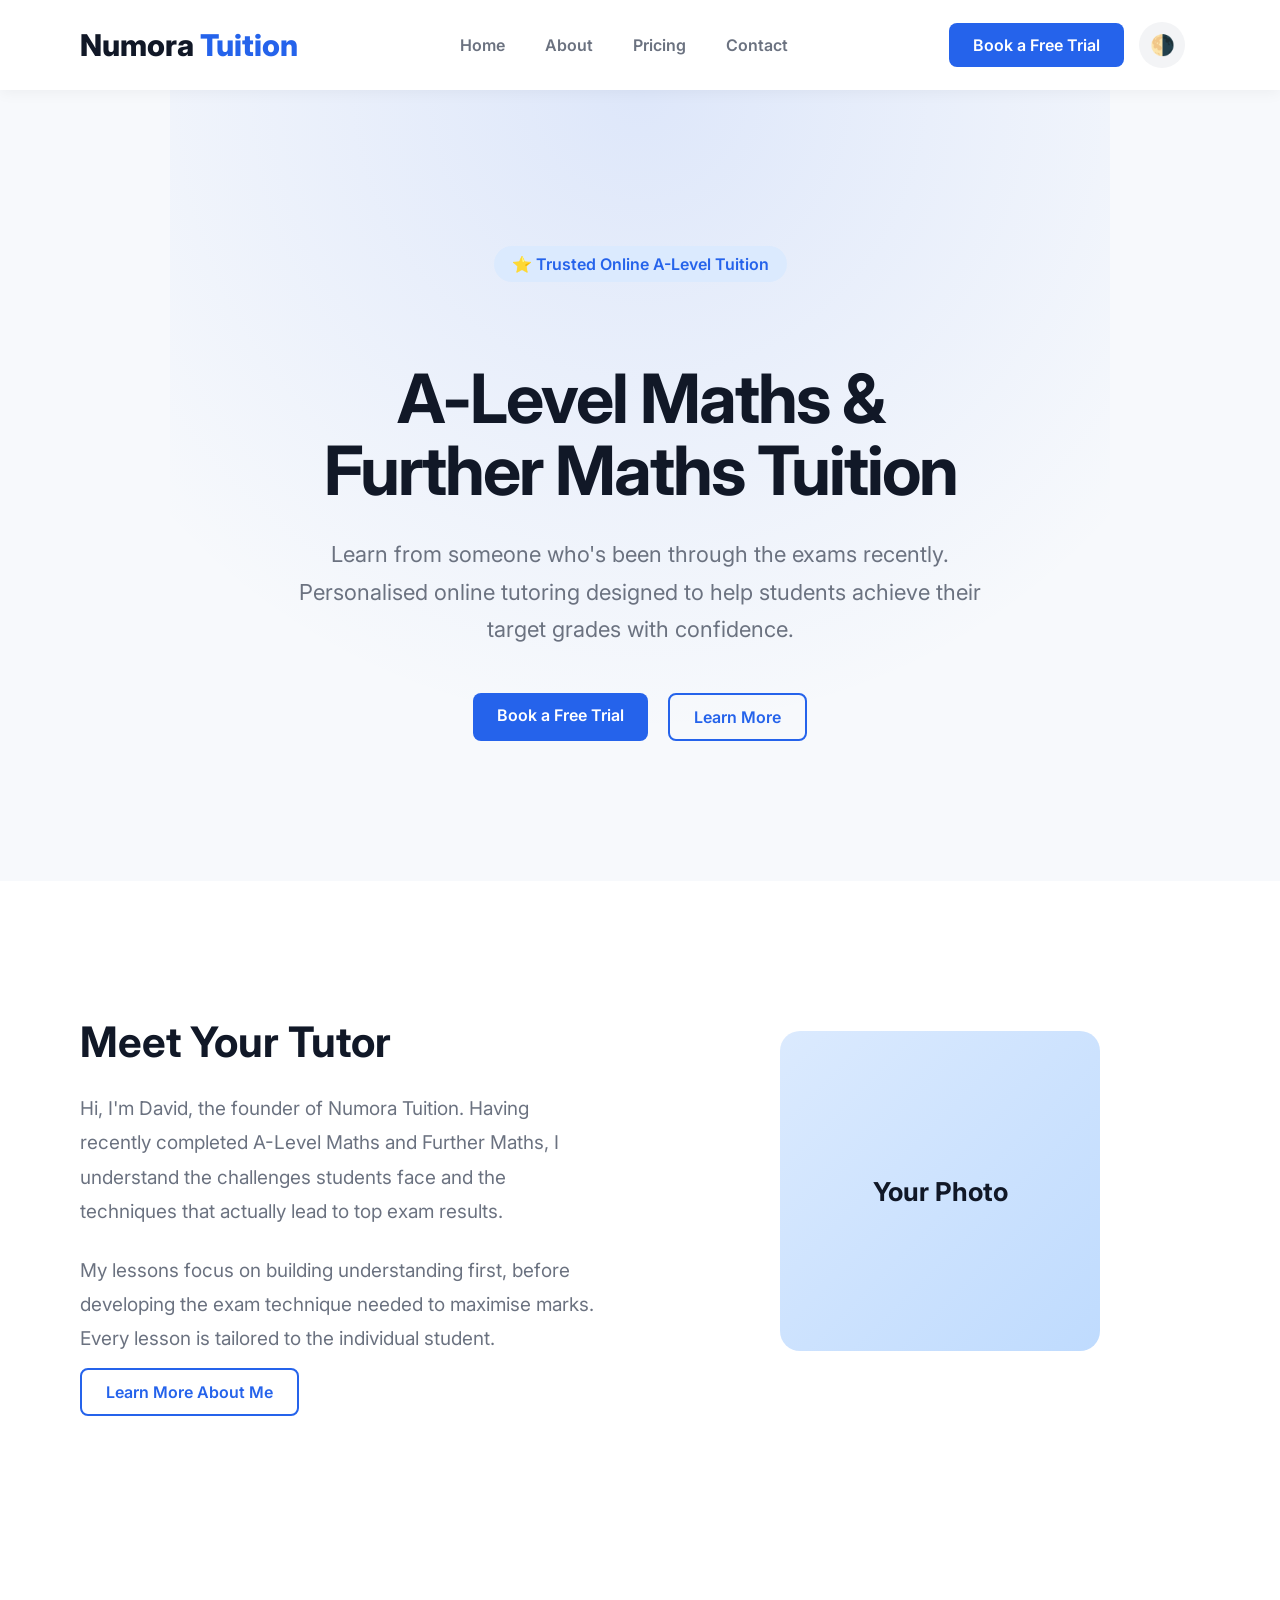
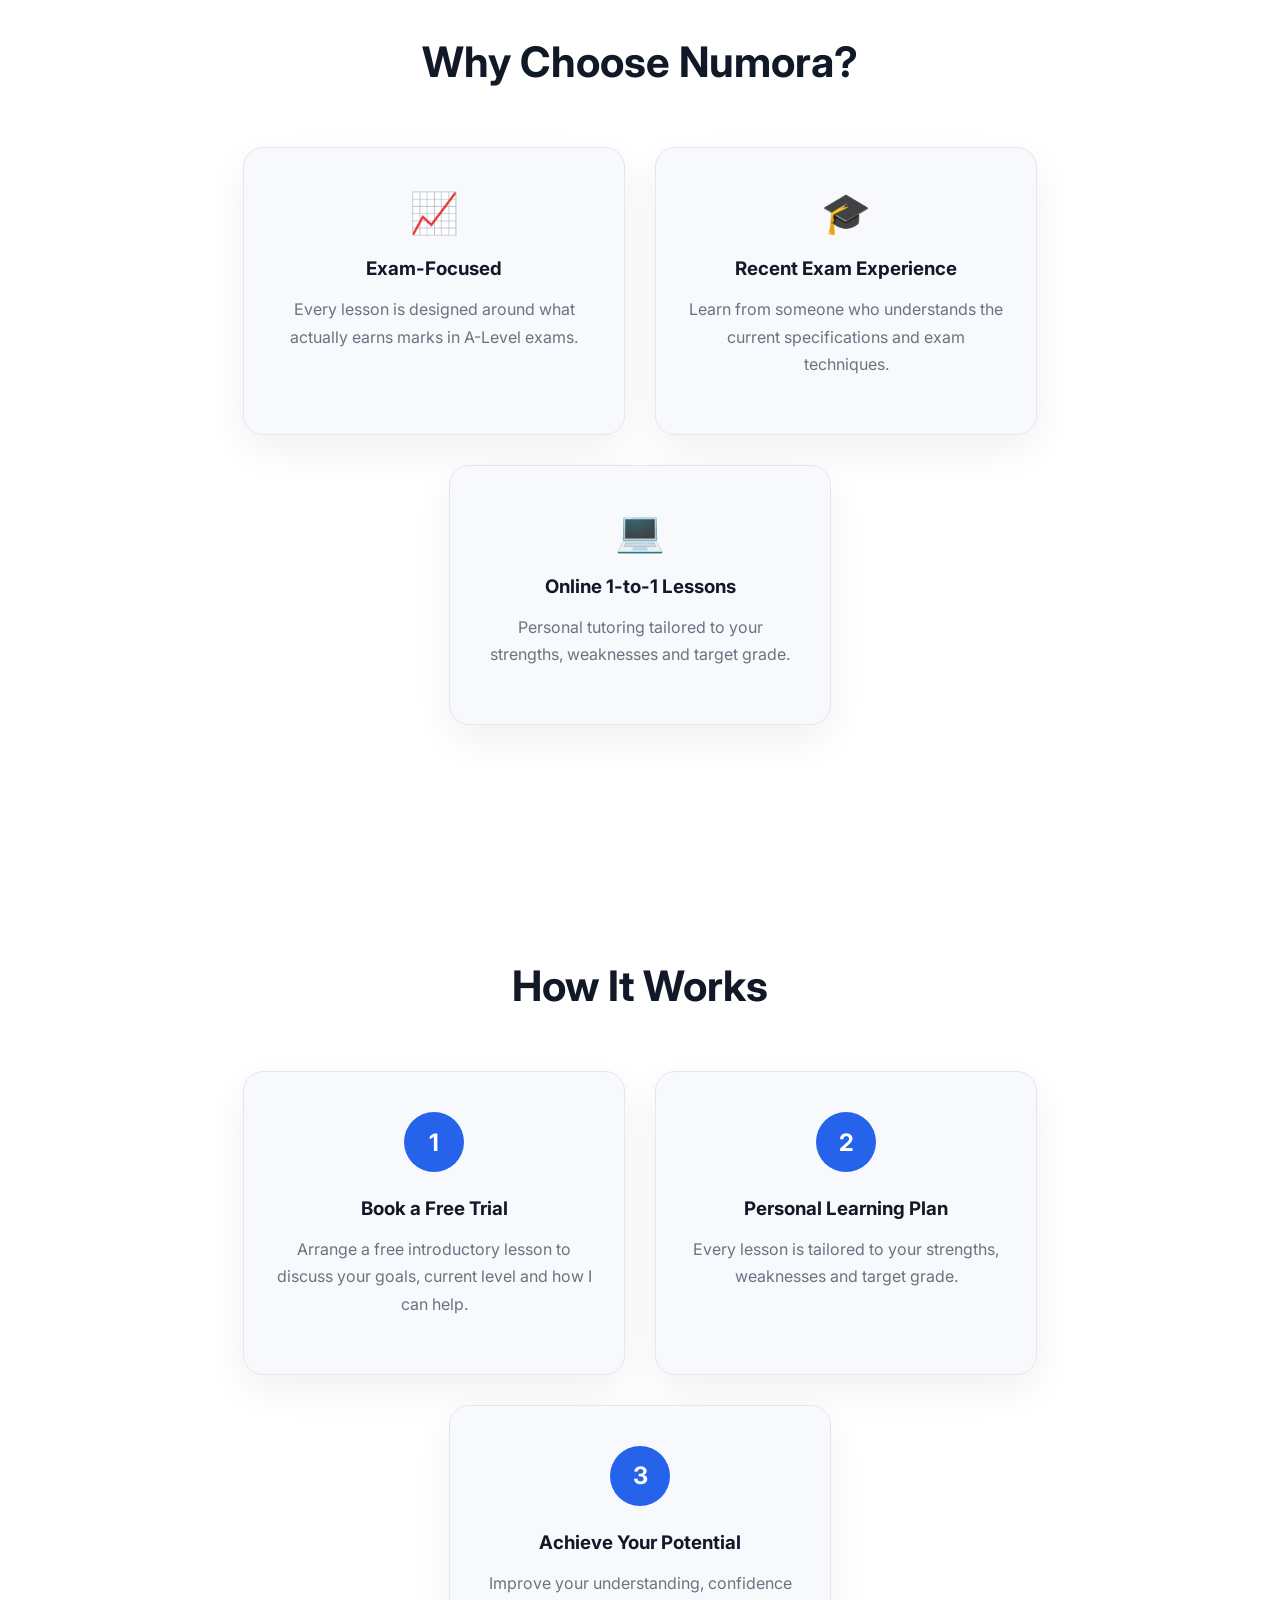
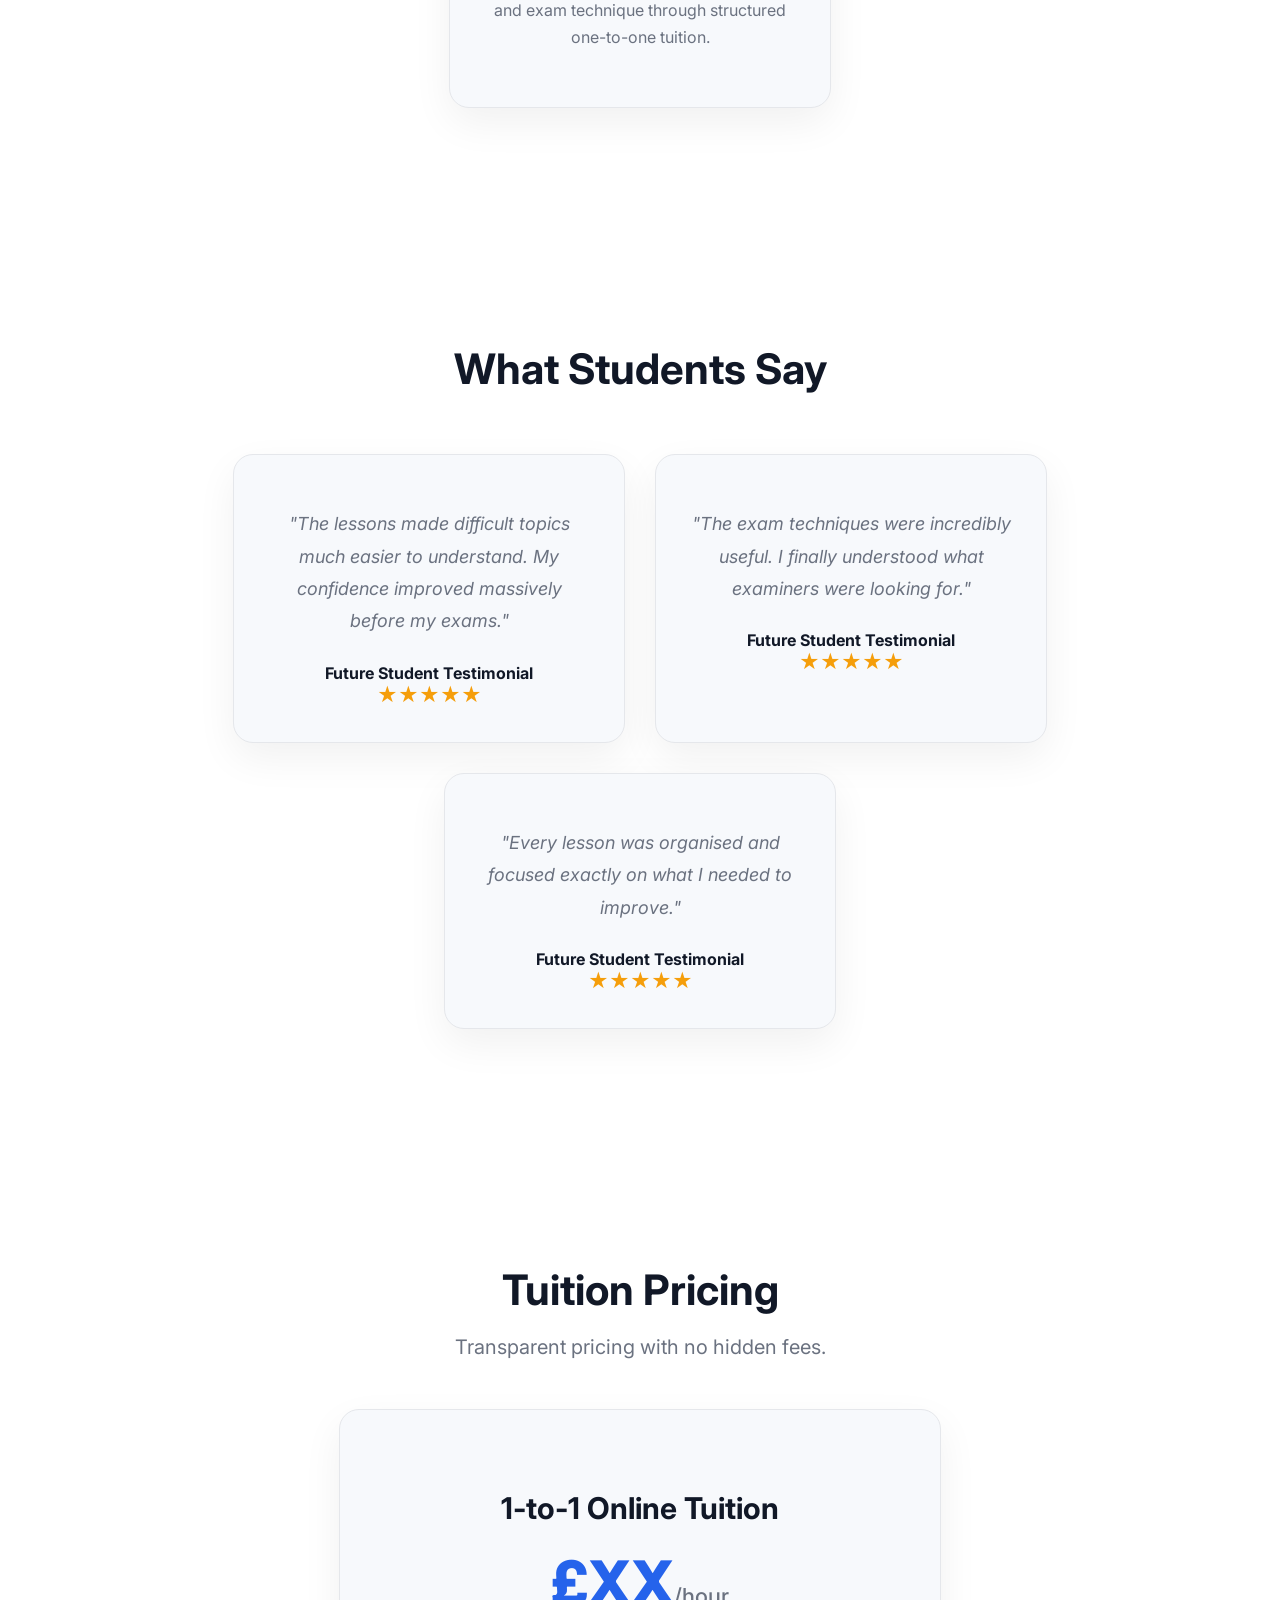
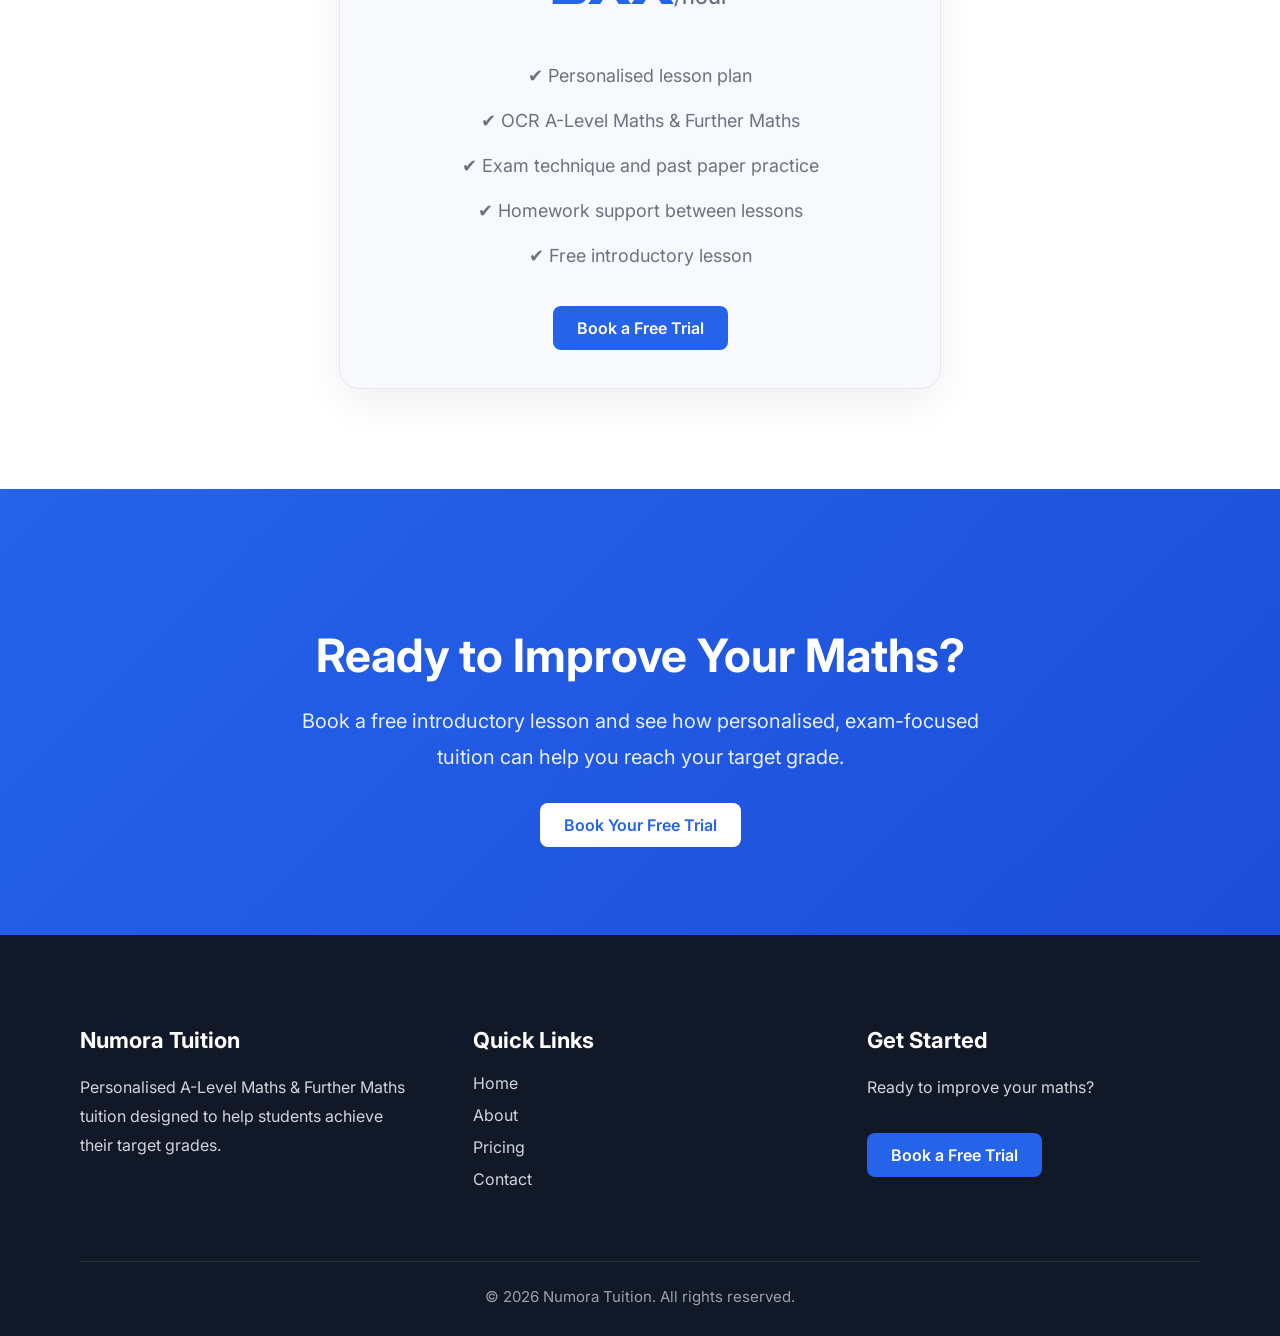
==== index.html @ 407e23b6 "Initial upload" ====
<!DOCTYPE html>
<html lang="en">

<head>
    <meta charset="UTF-8">
    <meta name="viewport" content="width=device-width, initial-scale=1.0">
    <link rel="preconnect" href="https://fonts.googleapis.com">
<link rel="preconnect" href="https://fonts.gstatic.com" crossorigin>

<link href="https://fonts.googleapis.com/css2?family=Inter:wght@300;400;500;600;700;800&display=swap" rel="stylesheet">
    <title>Numora Tuition | A-Level Maths & Further Maths Tutoring</title>


    <link rel="stylesheet" href="style.css">
</head>

<body>

    <nav>
    <div class="logo">
        Numora <span>Tuition</span>
    </div>

    <ul class="nav-links">
        <li><a href="#">Home</a></li>
<li><a href="about.html">About</a></li>
<li><a href="#pricing">Pricing</a></li>
<li><a href="contact.html">Contact</a></li>
    </ul>
<div class="nav-actions">

    <a href="#" class="book-btn">
        Book a Free Trial
    </a>

    <button id="theme-toggle" class="theme-toggle">
        🌗
    </button>

</div>
</nav>

    <section id="home" class="hero">

    <p class="hero-tag">
        ⭐ Trusted Online A-Level Tuition
    </p>

    <h1>
        A-Level Maths &<br>
        Further Maths Tuition
    </h1>

    <p class="hero-text">
        Learn from someone who's been through the exams recently.
        Personalised online tutoring designed to help students
        achieve their target grades with confidence.
    </p>

    <div class="hero-buttons">
        <a href="#" class="book-btn">Book a Free Trial</a>

        <a href="#" class="secondary-btn">
            Learn More
        </a>
    </div>

</section>
<section class="intro">

    <div class="intro-text">

        <h2>Meet Your Tutor</h2>

        <p>
            Hi, I'm David, the founder of Numora Tuition.
            Having recently completed A-Level Maths and Further Maths,
            I understand the challenges students face and the techniques
            that actually lead to top exam results.
        </p>

        <p>
            My lessons focus on building understanding first, before
            developing the exam technique needed to maximise marks.
            Every lesson is tailored to the individual student.
        </p>

        <a href="#" class="secondary-btn">
            Learn More About Me
        </a>

    </div>

    <div class="intro-image">

        <div class="placeholder-image">
            Your Photo
        </div>

    </div>

</section>
<section id="about" class="features">

    <h2>Why Choose Numora?</h2>

    <div class="feature-grid">

        <div class="feature-card">
            <div class="icon">📈</div>
            <h3>Exam-Focused</h3>
            <p>
                Every lesson is designed around what actually earns marks in A-Level exams.
            </p>
        </div>

        <div class="feature-card">
            <div class="icon">🎓</div>
            <h3>Recent Exam Experience</h3>
            <p>
                Learn from someone who understands the current specifications and exam techniques.
            </p>
        </div>

        <div class="feature-card">
            <div class="icon">💻</div>
            <h3>Online 1-to-1 Lessons</h3>
            <p>
                Personal tutoring tailored to your strengths, weaknesses and target grade.
            </p>
        </div>

    </div>

</section>
<section id="how-it-works" class="how-it-works">

    <h2>How It Works</h2>

    <div class="steps">

        <div class="step">
            <div class="step-number">1</div>

            <h3>Book a Free Trial</h3>

            <p>
                Arrange a free introductory lesson to discuss your goals,
                current level and how I can help.
            </p>
        </div>

        <div class="step">
            <div class="step-number">2</div>

            <h3>Personal Learning Plan</h3>

            <p>
                Every lesson is tailored to your strengths,
                weaknesses and target grade.
            </p>
        </div>

        <div class="step">
            <div class="step-number">3</div>

            <h3>Achieve Your Potential</h3>

            <p>
                Improve your understanding, confidence and exam
                technique through structured one-to-one tuition.
            </p>
        </div>

    </div>

</section>
<section id="testimonials" class="testimonials">

    <h2>What Students Say</h2>

    <div class="testimonial-grid">

        <div class="testimonial-card">
            <p class="quote">
                "The lessons made difficult topics much easier to understand.
                My confidence improved massively before my exams."
            </p>

            <h4>Future Student Testimonial</h4>
            <span>★★★★★</span>
        </div>

        <div class="testimonial-card">
            <p class="quote">
                "The exam techniques were incredibly useful.
                I finally understood what examiners were looking for."
            </p>

            <h4>Future Student Testimonial</h4>
            <span>★★★★★</span>
        </div>

        <div class="testimonial-card">
            <p class="quote">
                "Every lesson was organised and focused exactly on what I needed to improve."
            </p>

            <h4>Future Student Testimonial</h4>
            <span>★★★★★</span>
        </div>

    </div>

</section>
<section id="pricing" class="pricing">

    <h2>Tuition Pricing</h2>

    <p class="pricing-subtitle">
        Transparent pricing with no hidden fees.
    </p>

    <div class="pricing-card">

        <h3>1-to-1 Online Tuition</h3>

        <div class="price">
            £XX<span>/hour</span>
        </div>

        <ul class="pricing-list">
            <li>✔ Personalised lesson plan</li>
            <li>✔ OCR A-Level Maths & Further Maths</li>
            <li>✔ Exam technique and past paper practice</li>
            <li>✔ Homework support between lessons</li>
            <li>✔ Free introductory lesson</li>
        </ul>

        <a href="#" class="book-btn">
            Book a Free Trial
        </a>

    </div>

</section>
<section id="contact" class="cta">

    <h2>Ready to Improve Your Maths?</h2>

    <p>
        Book a free introductory lesson and see how personalised,
        exam-focused tuition can help you reach your target grade.
    </p>

    <a href="#" class="book-btn">Book Your Free Trial</a>

</section>
<footer>

    <div class="footer-content">

        <div class="footer-column">

            <h3>Numora Tuition</h3>

            <p>
                Personalised A-Level Maths & Further Maths tuition
                designed to help students achieve their target grades.
            </p>

        </div>

        <div class="footer-column">

            <h3>Quick Links</h3>

            <a href="#">Home</a>
<a href="about.html">About</a>
<a href="#pricing">Pricing</a>
<a href="contact.html">Contact</a>
        </div>

        <div class="footer-column">

            <h3>Get Started</h3>

            <p>
                Ready to improve your maths?
            </p>

            <a href="#" class="footer-button">
                Book a Free Trial
            </a>

        </div>

    </div>

    <div class="copyright">
        © 2026 Numora Tuition. All rights reserved.
    </div>

</footer>
<script src="script.js"></script>
</body>

</html>
---- style.css ----
html {
    scroll-behavior: smooth;
}

:root {
    --bg: #f7f9fc;
    --card: white;
    --text: #111827;
    --secondary-text: #6B7280;
    --border: #E5E7EB;
}

body {
    margin: 0;
    font-family: 'Inter', sans-serif;
    background: var(--bg);
    color: var(--text);
}
body.dark {

    --bg: #111827;
    --card: #1F2937;
    --text: #F9FAFB;
    --secondary-text: #D1D5DB;
    --border: #374151;
    body.dark .about-story {
    background: var(--bg);
    
    }

}
body.dark .about-story {
    background: var(--bg);
}

body.dark .about-features {
    background: var(--bg);
}

body.dark .about-text h2,
body.dark .about-features h2 {
    color: var(--text);
}

body.dark .about-text p {
    color: var(--secondary-text);
}
body.dark .hero::before {
    background: none;
}

nav {
    display: flex;
    justify-content: space-between;
    align-items: center;
    padding: 22px 80px;
    background: var(--card);
    box-shadow: 0 2px 15px rgba(0,0,0,0.05);
    position: sticky;
    top: 0;
    z-index: 1000;
}

.logo {
    font-size: 30px;
    font-weight: 800;
    color: var(--text);
}

.logo span {
    color: #2563EB;
}

.nav-links {
    display: flex;
    list-style: none;
    gap: 40px;
    margin: 0;
    padding: 0;
}

.nav-links a {
    text-decoration: none;
    color: var(--secondary-text);
    font-weight: 600;
    padding-bottom: 6px;
    border-bottom: 2px solid transparent;
    transition: all 0.3s ease;
}

.nav-links a:hover {
    color: #2563EB;
    border-bottom-color: #2563EB;
}

.book-btn {
    background: #2563EB;
    color: white;
    padding: 12px 24px;
    border-radius: 8px;
    text-decoration: none;
    font-weight: 600;
    transition: background 0.3s;
}

.book-btn:hover {
    background: #1D4ED8;
}
.theme-toggle {
    width: 46px;
    height: 46px;
    margin-right: 15px;

    border: none;
    border-radius: 50%;

    background: #F3F4F6;
    cursor: pointer;

    font-size: 20px;

    transition: all 0.3s ease;
}

.theme-toggle:hover {
    background: #DBEAFE;
    transform: rotate(15deg);
}

.hero {
    text-align: center;
    padding: 140px 20px;
    max-width: 900px;
    margin: auto;
    position: relative;
}

.hero::before {
    content: "";
    position: absolute;
    inset: 0;
    background: radial-gradient(circle at top, rgba(37,99,235,0.12), transparent 70%);
    z-index: -1;
}

.hero-tag {
    display: inline-block;
    background: #DBEAFE;
    color: #2563EB;
    padding: 8px 18px;
    border-radius: 30px;
    font-weight: 600;
    margin-bottom: 25px;
}

.hero h1 {
    font-size: 68px;
    line-height: 1.05;
    color: var(--text);
    margin-bottom: 30px;
    letter-spacing: -2px;
}

.hero-text {
    font-size: 22px;
    color: var(--secondary-text);
    line-height: 1.7;
    max-width: 700px;
    margin: auto;
}

.hero-buttons {
    margin-top: 45px;
    display: flex;
    justify-content: center;
    gap: 20px;
}

.secondary-btn {
    border: 2px solid #2563EB;
    color: #2563EB;
    padding: 12px 24px;
    border-radius: 8px;
    text-decoration: none;
    font-weight: 600;
}

.secondary-btn:hover {
    background: #2563EB;
    color: white;
}

.features {
    padding: 100px 80px;
    background: var(--card);
    text-align: center;
}

.features h2 {
    font-size: 42px;
    margin-bottom: 60px;
    color: var(--text);
}

.feature-grid {
    display: flex;
    gap: 30px;
    justify-content: center;
    flex-wrap: wrap;
}

.feature-card {
    background: var(--bg);
    border-radius: 20px;
    padding: 40px 30px;
    width: 320px;
    box-shadow: 0 15px 40px rgba(0,0,0,0.06);
    transition: all 0.3s ease;
    border: 1px solid #E5E7EB;
}

.feature-card:hover {
    transform: translateY(-10px);
    box-shadow: 0 20px 50px rgba(37,99,235,0.12);
}

.icon {
    font-size: 40px;
    margin-bottom: 20px;
}

.feature-card h3 {
    margin-bottom: 15px;
    color: var(--text);
}

.feature-card p {
    color: var(--secondary-text);
    line-height: 1.7;
}
/* ==========================
   HOW IT WORKS
========================== */

.how-it-works {
    background: var(--card);
    padding: 100px 80px;
    text-align: center;
}

.how-it-works h2 {
    font-size: 42px;
    color: var(--text);
    margin-bottom: 60px;
}

.steps {
    display: flex;
    justify-content: center;
    gap: 30px;
    flex-wrap: wrap;
}

.step {
    width: 320px;
    background: var(--bg);
    padding: 40px 30px;
    border-radius: 20px;
    box-shadow: 0 15px 40px rgba(0,0,0,0.06);
    transition: all 0.3s ease;
    border: 1px solid var(--border);
}

.step:hover {
    transform: translateY(-10px);
    box-shadow: 0 20px 50px rgba(37,99,235,0.12);
}

.step-number {
    width: 60px;
    height: 60px;
    margin: auto;
    margin-bottom: 25px;

    background: #2563EB;
    color: white;

    border-radius: 50%;

    display: flex;
    justify-content: center;
    align-items: center;

    font-size: 24px;
    font-weight: 700;
}

.step h3 {
    color: var(--text);
    margin-bottom: 15px;
}

.step p {
    color: var(--secondary-text);
    line-height: 1.7;
}
/* ==========================
   TESTIMONIALS
========================== */

.testimonials {
    background: var(--card);
    padding: 100px 80px;
    text-align: center;
}

.testimonials h2 {
    font-size: 42px;
    color: var(--text);
    margin-bottom: 60px;
}

.testimonial-grid {
    display: flex;
    justify-content: center;
    gap: 30px;
    flex-wrap: wrap;
}

.testimonial-card {
    width: 320px;
    background: var(--bg);
    padding: 35px;
    border-radius: 20px;
    box-shadow: 0 15px 40px rgba(0,0,0,0.06);
    transition: all 0.3s ease;
    border: 1px solid #E5E7EB;
}

.testimonial-card:hover {
    transform: translateY(-10px);
    box-shadow: 0 20px 50px rgba(37,99,235,0.12);
}

.quote {
    font-size: 18px;
    line-height: 1.8;
    color: var(--secondary-text);
    font-style: italic;
    margin-bottom: 25px;
}

.testimonial-card h4 {
    margin: 0;
    color: var(--text);
}

.testimonial-card span {
    color: #F59E0B;
    font-size: 20px;
}
/* ==========================
   CALL TO ACTION
========================== */

.cta {
    background: linear-gradient(135deg, #2563EB, #1D4ED8);
    color: white;
    text-align: center;
    padding: 100px 20px;
}

.cta h2 {
    font-size: 46px;
    margin-bottom: 20px;
}

.cta p {
    max-width: 700px;
    margin: auto;
    margin-bottom: 40px;
    font-size: 20px;
    line-height: 1.8;
    color: rgba(255,255,255,0.9);
}

.cta .book-btn {
    background: white;
    color: #2563EB;
}

.cta .book-btn:hover {
    background: #F3F4F6;
}
/* ==========================
   FOOTER
========================== */

footer {
    background: #111827;
    color: white;
    padding: 70px 80px 30px;
}

.footer-content {
    display: flex;
    justify-content: space-between;
    gap: 60px;
    flex-wrap: wrap;
}

.footer-column {
    flex: 1;
    min-width: 220px;
}

.footer-column h3 {
    margin-bottom: 20px;
    font-size: 22px;
}

.footer-column p {
    color: #D1D5DB;
    line-height: 1.8;
}

.footer-column a {
    display: block;
    color: #D1D5DB;
    text-decoration: none;
    margin-bottom: 12px;
    transition: color 0.3s ease;
}

.footer-column a:hover {
    color: white;
}

.footer-button {
    display: inline-block !important;
    margin-top: 15px;
    padding: 12px 24px;
    background: #2563EB;
    color: white !important;
    border-radius: 8px;
    text-decoration: none;
    font-weight: 600;
}

.footer-button:hover {
    background: #1D4ED8;
}

.copyright {
    text-align: center;
    margin-top: 60px;
    padding-top: 25px;
    border-top: 1px solid rgba(255,255,255,0.1);
    color: #9CA3AF;
    font-size: 15px;
}
/* ==========================
   INTRO
========================== */

.intro {
    display: flex;
    justify-content: space-between;
    align-items: center;
    gap: 80px;
    padding: 100px 80px;
    background: var(--card);
    flex-wrap: wrap;
}

.intro-text {
    flex: 1;
    min-width: 320px;
}

.intro-text h2 {
    font-size: 42px;
    color: var(--text);
    margin-bottom: 25px;
}

.intro-text p {
    font-size: 19px;
    line-height: 1.8;
    color: var(--secondary-text);
    margin-bottom: 25px;
}

.intro-image {
    flex: 1;
    display: flex;
    justify-content: center;
}

.placeholder-image {
    width: 320px;
    height: 320px;
    border-radius: 20px;
    background: linear-gradient(135deg, #DBEAFE, #BFDBFE);
    display: flex;
    justify-content: center;
    align-items: center;
    color: #111827;
    font-size: 26px;
    font-weight: 700;
}
/* ==========================
   PRICING
========================== */

.pricing {
    padding: 100px 20px;
    background: var(--card);
    text-align: center;
}

.pricing h2 {
    font-size: 42px;
    color: var(--text);
    margin-bottom: 15px;
}

.pricing-subtitle {
    color: var(--secondary-text);
    font-size: 20px;
    margin-bottom: 50px;
}

.pricing-card {
    max-width: 500px;
    margin: auto;
    background: var(--bg);
    border-radius: 20px;
    padding: 50px;
    border: 1px solid #E5E7EB;
    box-shadow: 0 15px 40px rgba(0,0,0,0.06);
}

.pricing-card h3 {
    font-size: 30px;
    color: var(--text);
    margin-bottom: 20px;
}

.price {
    font-size: 60px;
    font-weight: 800;
    color: #2563EB;
    margin-bottom: 35px;
}

.price span {
    font-size: 22px;
    color: var(--secondary-text);
    font-weight: 500;
}

.pricing-list {
    list-style: none;
    padding: 0;
    margin: 0 0 40px;
}

.pricing-list li {
    padding: 12px 0;
    color: var(--secondary-text);
    font-size: 18px;
}
/* ==========================
   ABOUT PAGE
========================== */

.about-hero {
    background: linear-gradient(135deg, #2563EB, #1D4ED8);
    color: white;
    text-align: center;
    padding: 120px 20px 90px;
}

.about-content {
    max-width: 700px;
    margin: 0 auto;
}

.about-hero h1 {
    font-size: 56px;
    margin-bottom: 25px;
    color: white;
}

.about-subtitle {
    font-size: 22px;
    line-height: 1.8;
    color: rgba(255,255,255,0.9);
}

.about-story {
    background: var(--card);
    padding: 90px 20px;
}

.about-text {
    max-width: 700px;
    margin: 0 auto;
    text-align: center;
}

.about-text h2 {
    font-size: 42px;
    color: var(--text);
    margin-bottom: 30px;
}

.about-text p {
    font-size: 19px;
    line-height: 1.9;
    color: var(--secondary-text);
    margin-bottom: 28px;
}
.about-features {
    background: #F8FAFC;
    padding: 100px 20px;
    text-align: center;
}

.about-features h2 {
    font-size: 42px;
    color: #111827;
    margin-bottom: 60px;
}
/* ==========================
   RESPONSIVE DESIGN
========================== */



.about-content {
    max-width: 700px;
    margin: 0 auto;
}

.about-hero h1 {
    font-size: 56px;
    margin-bottom: 25px;
}

.about-subtitle {
    font-size: 22px;
    line-height: 1.8;
    color: rgba(255,255,255,0.9);
}

.about-story {
    background: var(--card);
    padding: 90px 20px;
}

.about-text {
    max-width: 700px;
    margin: 0 auto;
    text-align: center;
}

.about-text h2 {
    font-size: 42px;
    color: var(--text);
    margin-bottom: 30px;
}

.about-text p {
    font-size: 19px;
    line-height: 1.9;
    color: var(--secondary-text);
    margin-bottom: 28px;
}

@media (max-width: 900px) {

    nav {
    padding: 18px 25px;
    flex-wrap: wrap;
    gap: 18px;
}

    .nav-links {
    width: 100%;
    justify-content: center;
    flex-wrap: wrap;
    gap: 18px;
}

    .hero {
        padding: 100px 20px;
    }

    .hero h1 {
        font-size: 48px;
    }

    .hero-text {
        font-size: 20px;
    }
.book-btn,
.secondary-btn {
    display: inline-block;
    width: 100%;
    max-width: 320px;
    text-align: center;
}
.hero-buttons {
    flex-direction: column;
    align-items: center;
}
    .features,
    .how-it-works,
    .testimonials,
    footer {
        padding-left: 30px;
        padding-right: 30px;
    }
    .feature-grid,
    .steps,
    .testimonial-grid,
    .footer-content {
        flex-direction: column;
        align-items: center;
    }

    .feature-card,
    .step,
    .testimonial-card {
        width: 100%;
        max-width: 420px;
        box-sizing: border-box;
    }

    .cta h2 {
        font-size: 36px;
    }

    .cta p {
        font-size: 18px;
    }
    .intro {
    padding: 80px 30px;
    gap: 50px;
}

.intro-text {
    text-align: center;
}
}
.nav-actions {
    display: flex;
    align-items: center;
    gap: 15px;
}

/* ==========================
   CONTACT PAGE
========================== */

.contact-hero {
    background: linear-gradient(135deg, #2563EB, #1D4ED8);
    color: white;
    text-align: center;
    padding: 120px 20px 90px;
}

.contact-hero h1 {
    font-size: 56px;
    margin-bottom: 25px;
}

.contact-hero p {
    max-width: 700px;
    margin: auto;
    font-size: 22px;
    line-height: 1.8;
    color: rgba(255,255,255,0.9);
}


.contact-section {
    padding: 100px 20px;
    background: var(--bg);
    text-align: center;
}


.contact-card {
    max-width: 600px;
    margin: auto;
    background: var(--card);
    padding: 50px;
    border-radius: 20px;
    border: 1px solid var(--border);
    box-shadow: 0 15px 40px rgba(0,0,0,0.06);
}


.contact-card h2 {
    font-size: 36px;
    color: var(--text);
    margin-bottom: 30px;
}


.contact-card p {
    color: var(--secondary-text);
    font-size: 18px;
    line-height: 1.8;
    margin-bottom: 25px;
}


.contact-card strong {
    color: var(--text);
}
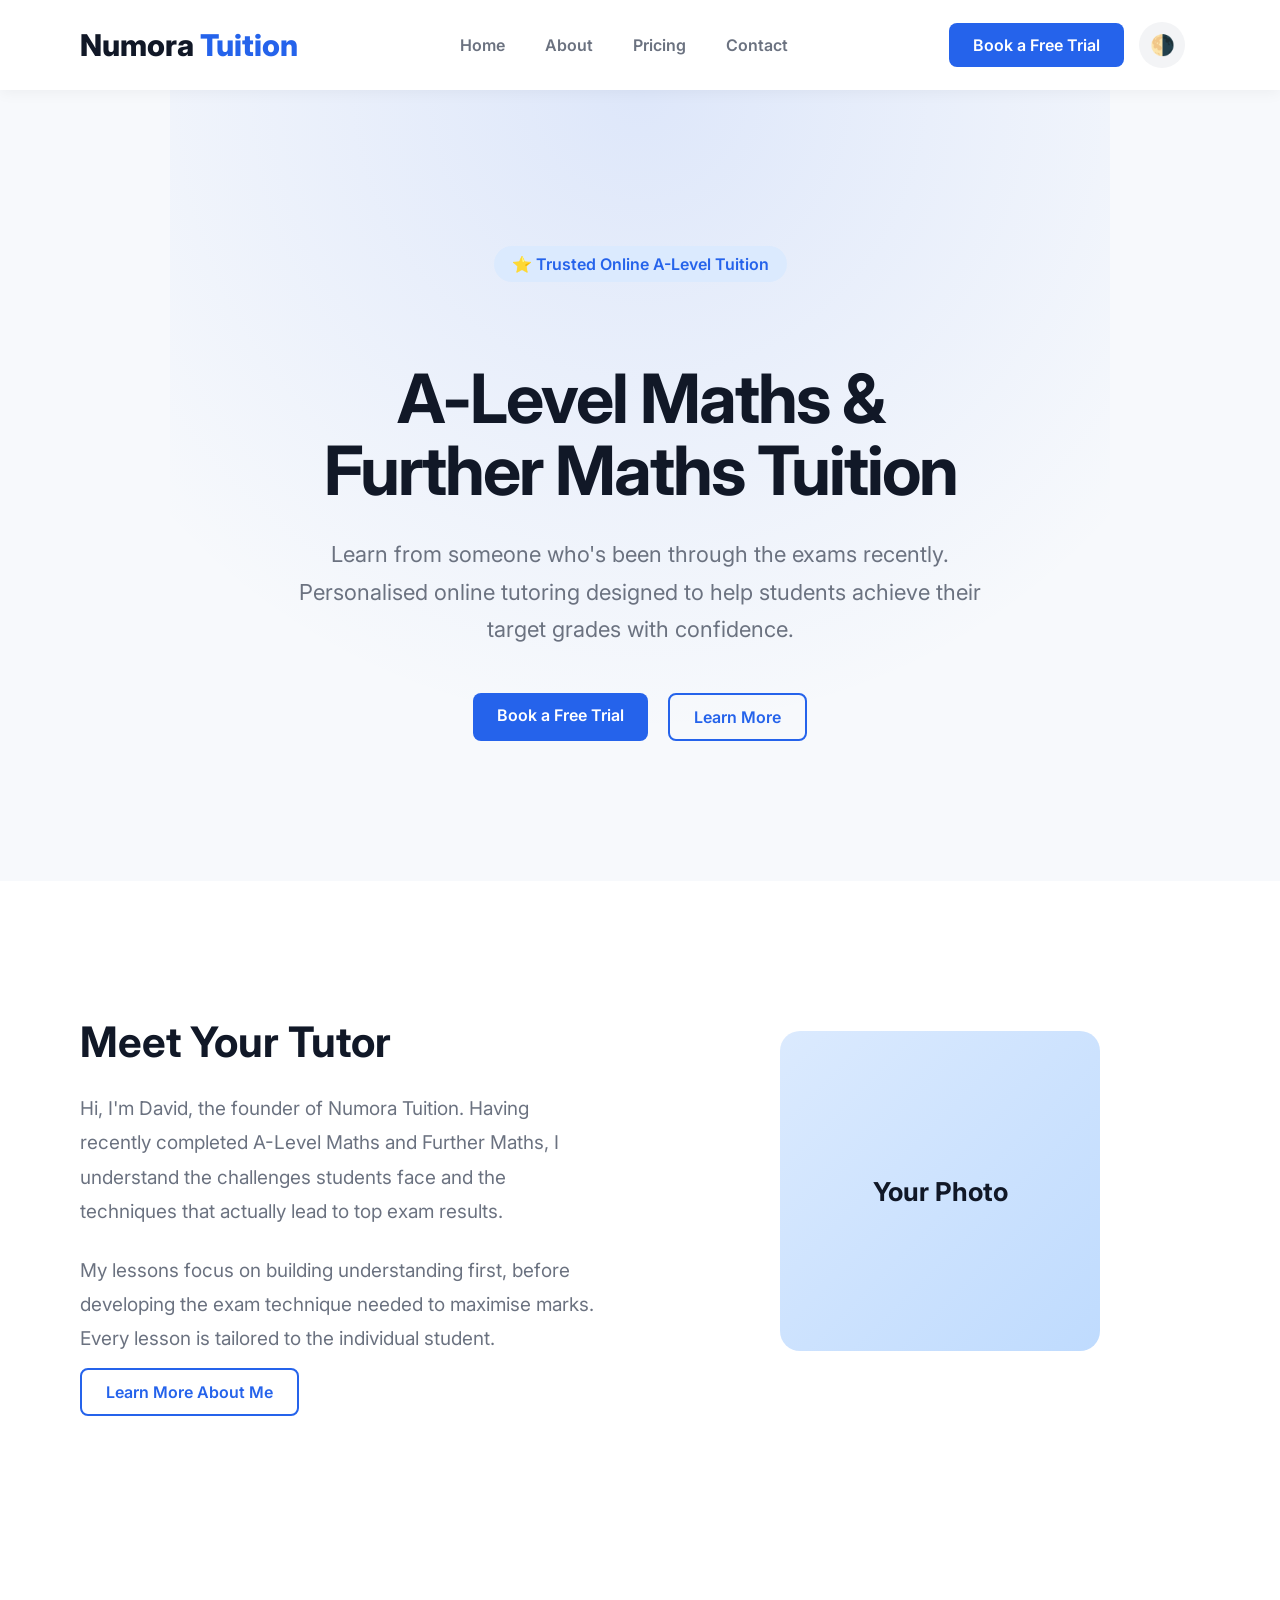
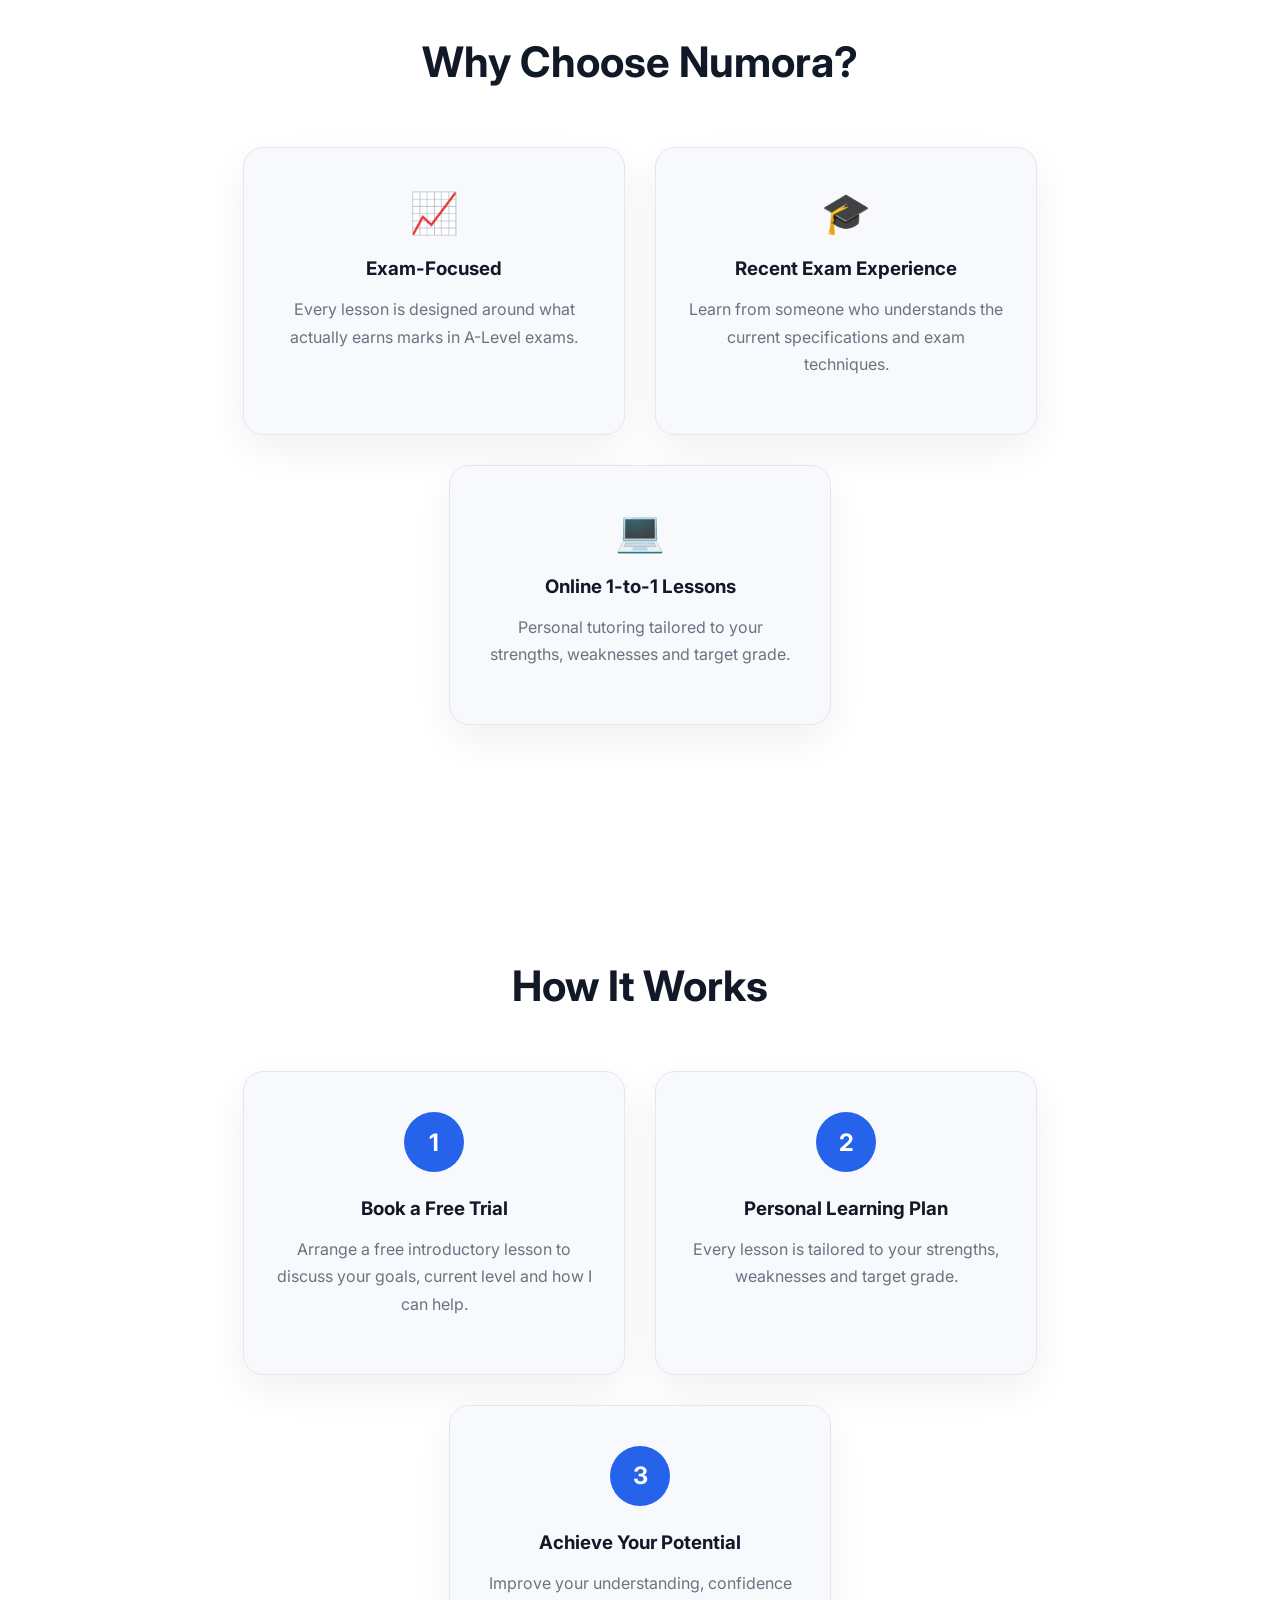
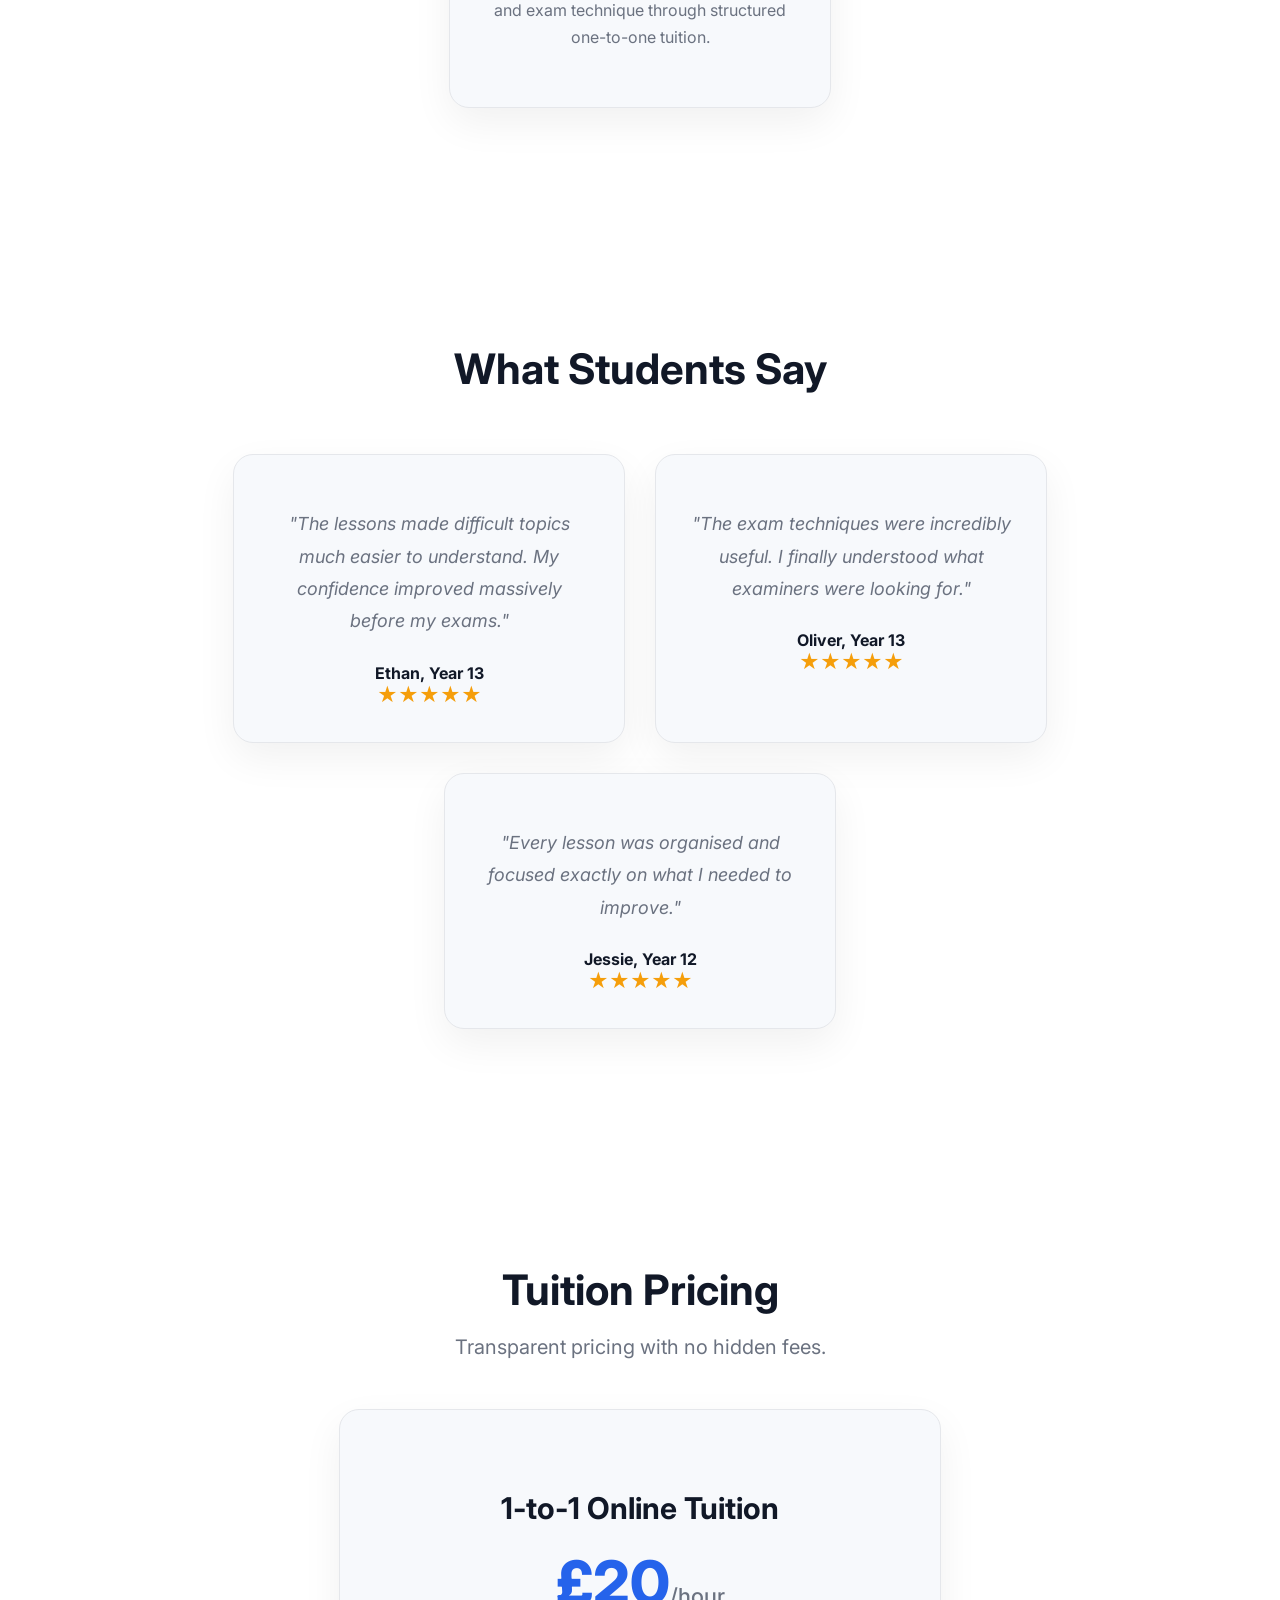
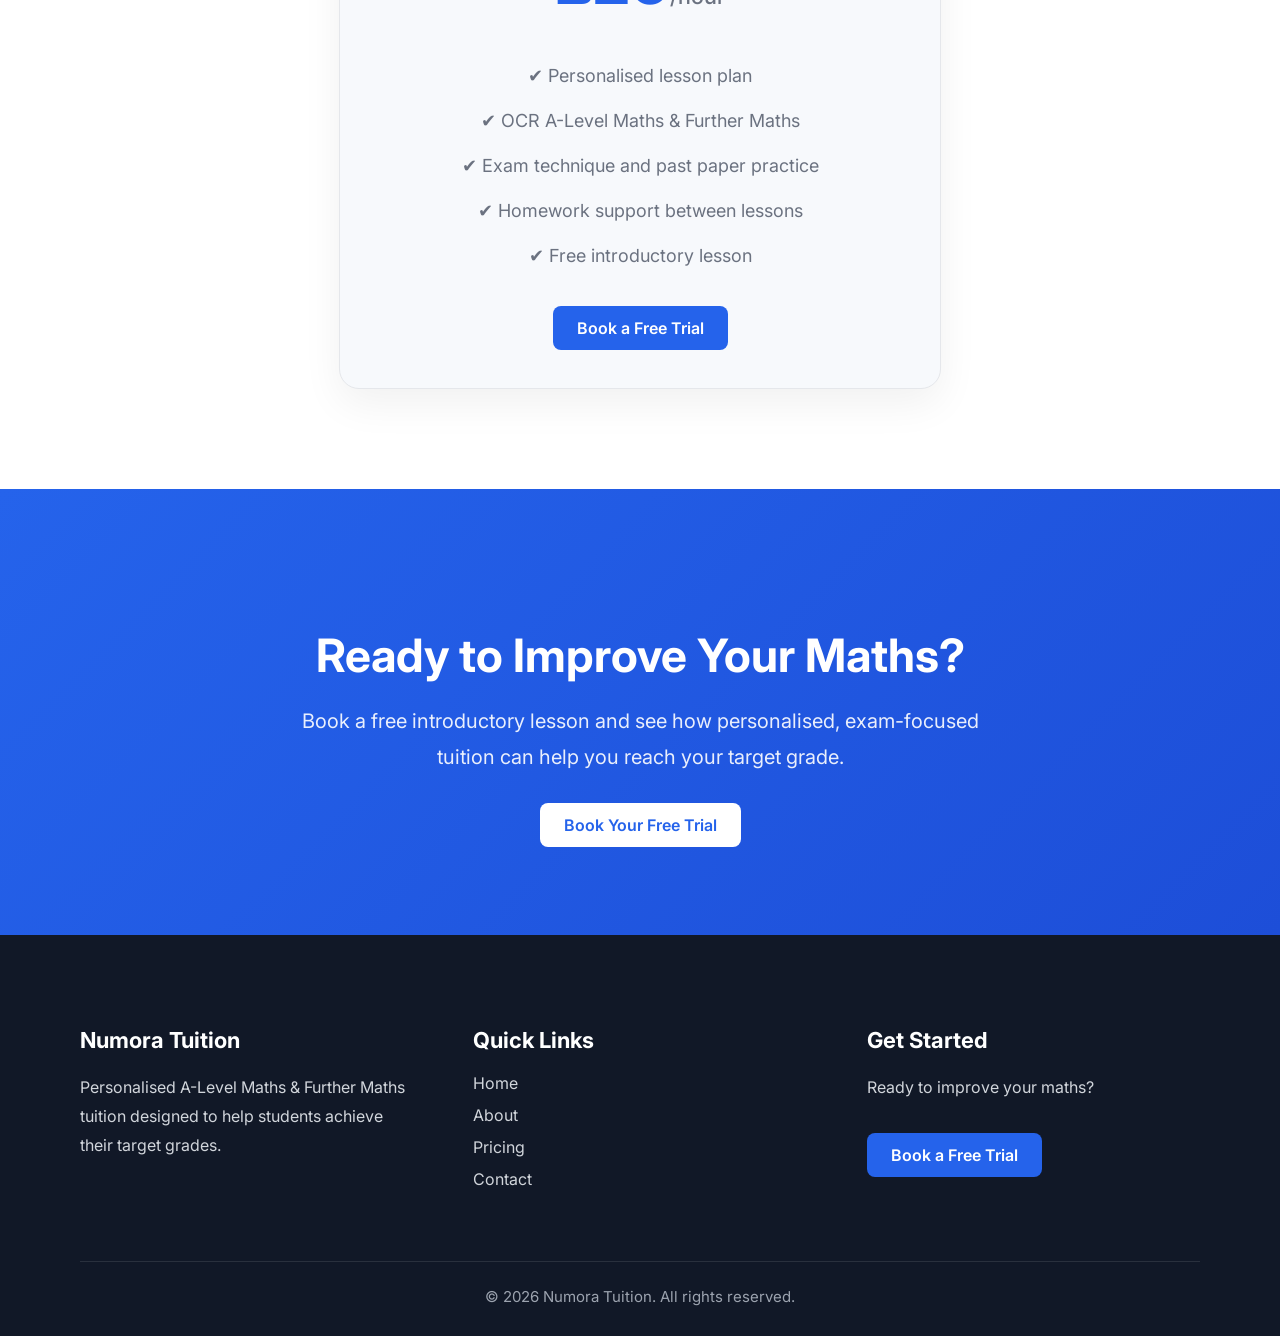
==== commit d95ae5a9: "init" ====
--- a/index.html
+++ b/index.html
@@ -22,14 +22,14 @@
     </div>
 
     <ul class="nav-links">
-        <li><a href="#">Home</a></li>
+        <li><a>Home</a></li>
 <li><a href="about.html">About</a></li>
 <li><a href="#pricing">Pricing</a></li>
 <li><a href="contact.html">Contact</a></li>
     </ul>
 <div class="nav-actions">
 
-    <a href="#" class="book-btn">
+    <a href="contact.html" class="book-btn">
         Book a Free Trial
     </a>
 
@@ -58,9 +58,9 @@
     </p>
 
     <div class="hero-buttons">
-        <a href="#" class="book-btn">Book a Free Trial</a>
-
-        <a href="#" class="secondary-btn">
+        <a href="contact.html" class="book-btn">Book a Free Trial</a>
+
+        <a href="about.html" class="secondary-btn">
             Learn More
         </a>
     </div>
@@ -85,7 +85,7 @@
             Every lesson is tailored to the individual student.
         </p>
 
-        <a href="#" class="secondary-btn">
+        <a href="about.html" class="secondary-btn">
             Learn More About Me
         </a>
 
@@ -187,7 +187,7 @@
                 My confidence improved massively before my exams."
             </p>
 
-            <h4>Future Student Testimonial</h4>
+            <h4>Ethan, Year 13</h4>
             <span>★★★★★</span>
         </div>
 
@@ -197,7 +197,7 @@
                 I finally understood what examiners were looking for."
             </p>
 
-            <h4>Future Student Testimonial</h4>
+            <h4>Oliver, Year 13</h4>
             <span>★★★★★</span>
         </div>
 
@@ -206,7 +206,7 @@
                 "Every lesson was organised and focused exactly on what I needed to improve."
             </p>
 
-            <h4>Future Student Testimonial</h4>
+            <h4>Jessie, Year 12</h4>
             <span>★★★★★</span>
         </div>
 
@@ -226,7 +226,7 @@
         <h3>1-to-1 Online Tuition</h3>
 
         <div class="price">
-            £XX<span>/hour</span>
+            £20<span>/hour</span>
         </div>
 
         <ul class="pricing-list">
@@ -237,9 +237,9 @@
             <li>✔ Free introductory lesson</li>
         </ul>
 
-        <a href="#" class="book-btn">
-            Book a Free Trial
-        </a>
+        <a href="contact.html" class="book-btn">
+    Book a Free Trial
+</a>
 
     </div>
 
@@ -253,7 +253,7 @@
         exam-focused tuition can help you reach your target grade.
     </p>
 
-    <a href="#" class="book-btn">Book Your Free Trial</a>
+    <a href="contact.html" class="book-btn">Book Your Free Trial</a>
 
 </section>
 <footer>
@@ -275,7 +275,7 @@
 
             <h3>Quick Links</h3>
 
-            <a href="#">Home</a>
+            <a href="about.html">Home</a>
 <a href="about.html">About</a>
 <a href="#pricing">Pricing</a>
 <a href="contact.html">Contact</a>
@@ -289,7 +289,7 @@
                 Ready to improve your maths?
             </p>
 
-            <a href="#" class="footer-button">
+            <a href="contact.html" class="footer-button">
                 Book a Free Trial
             </a>
 
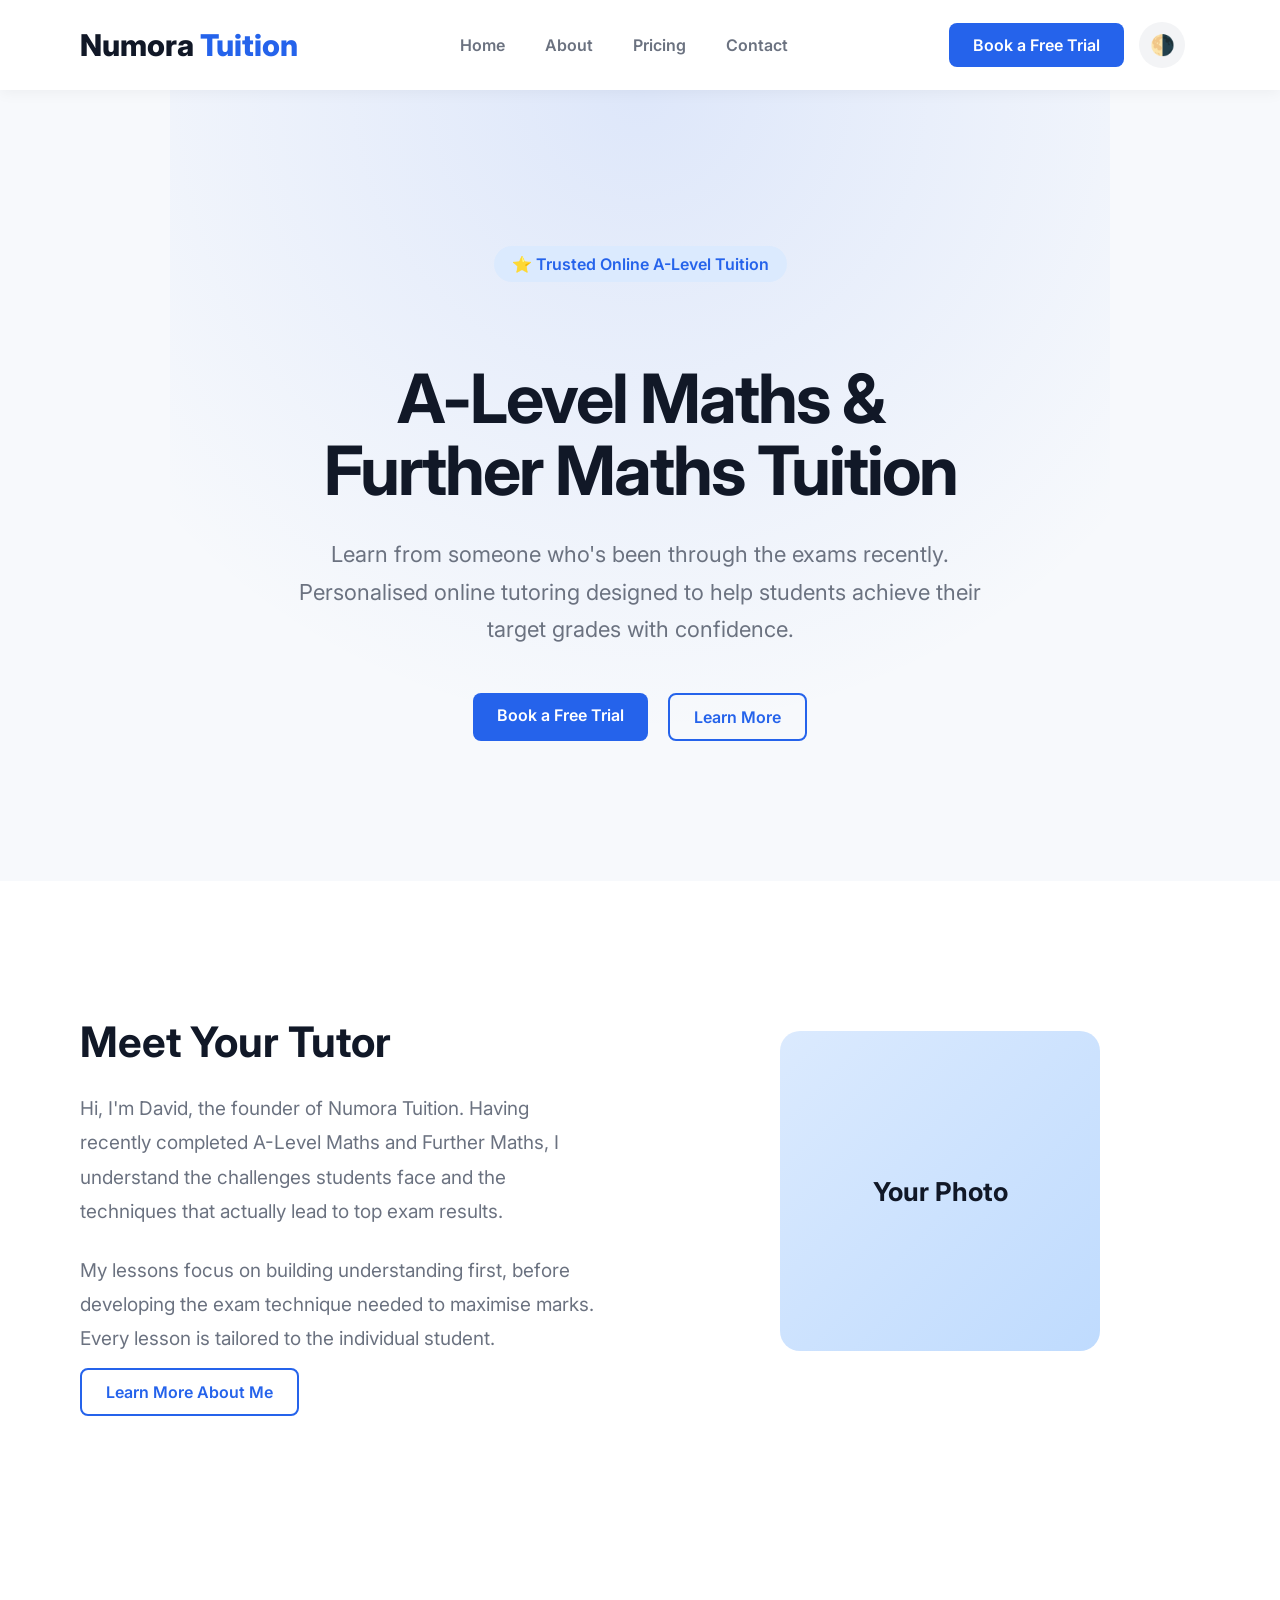
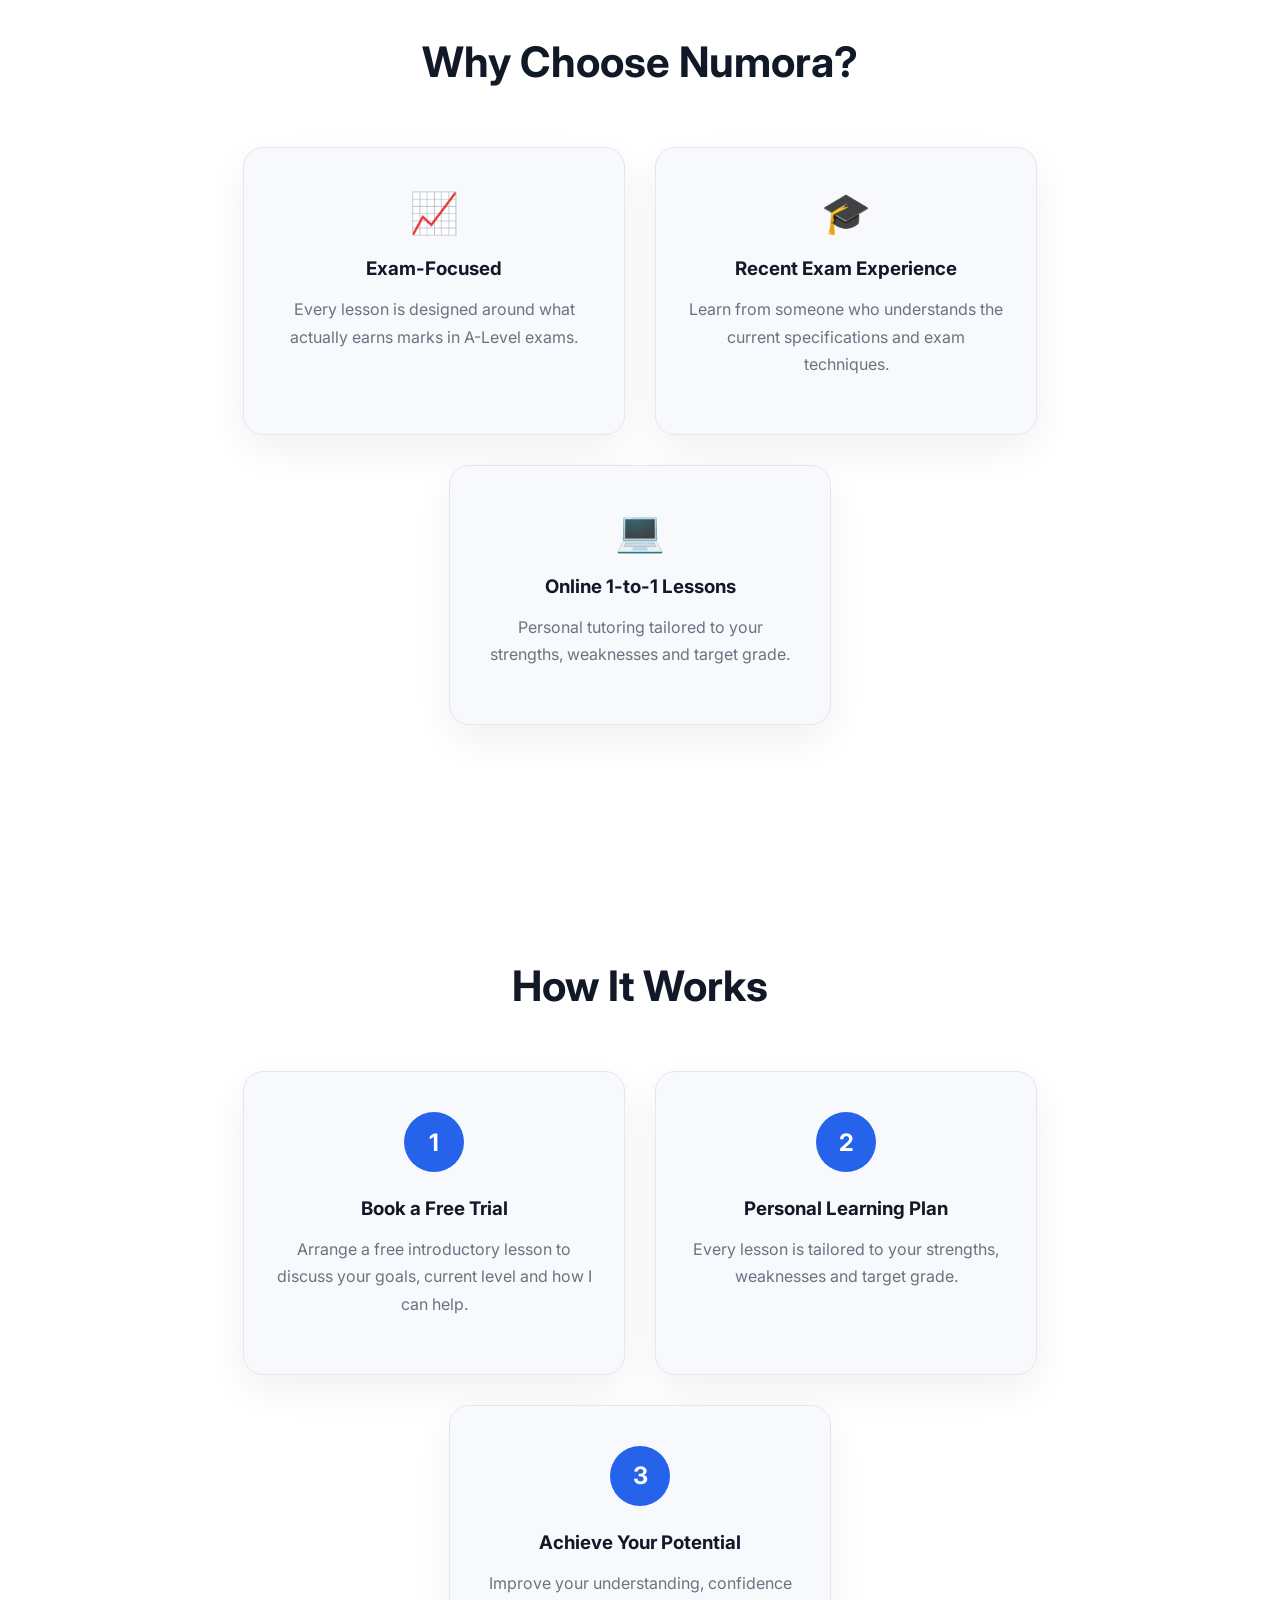
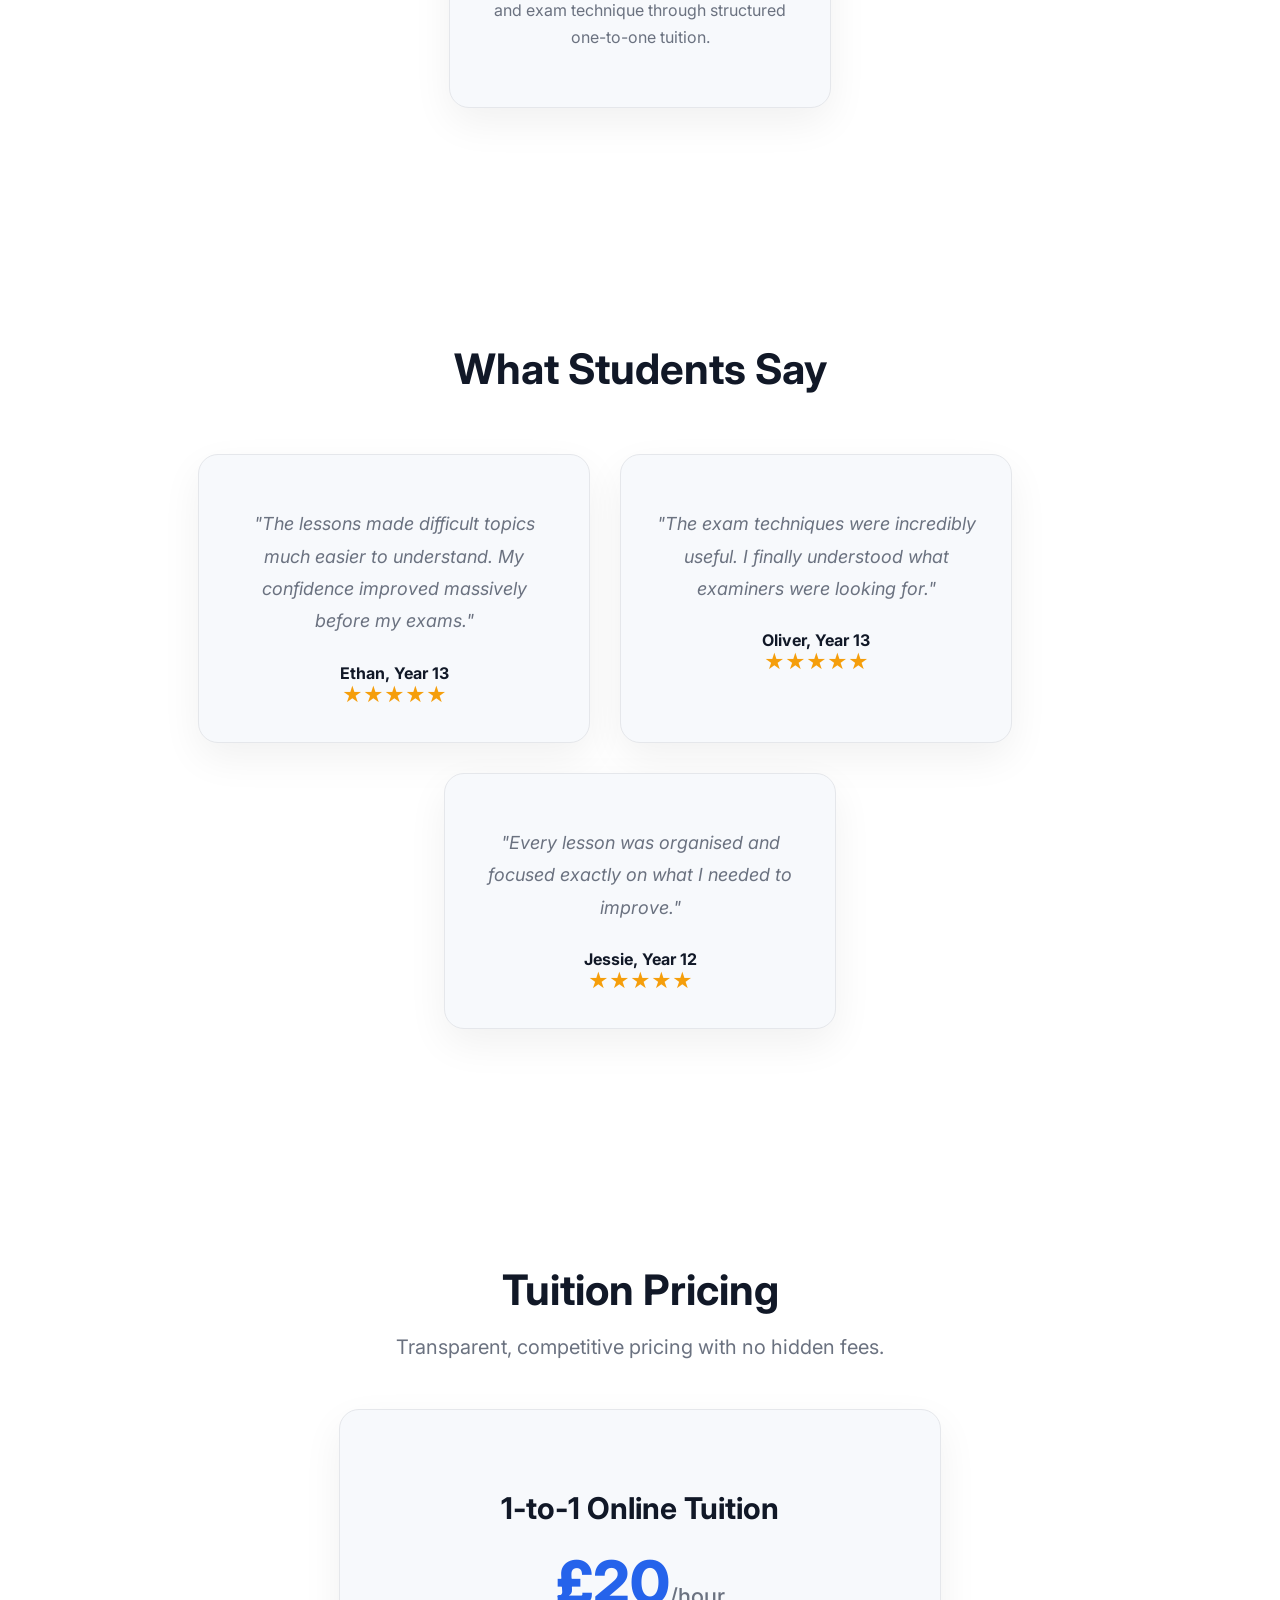
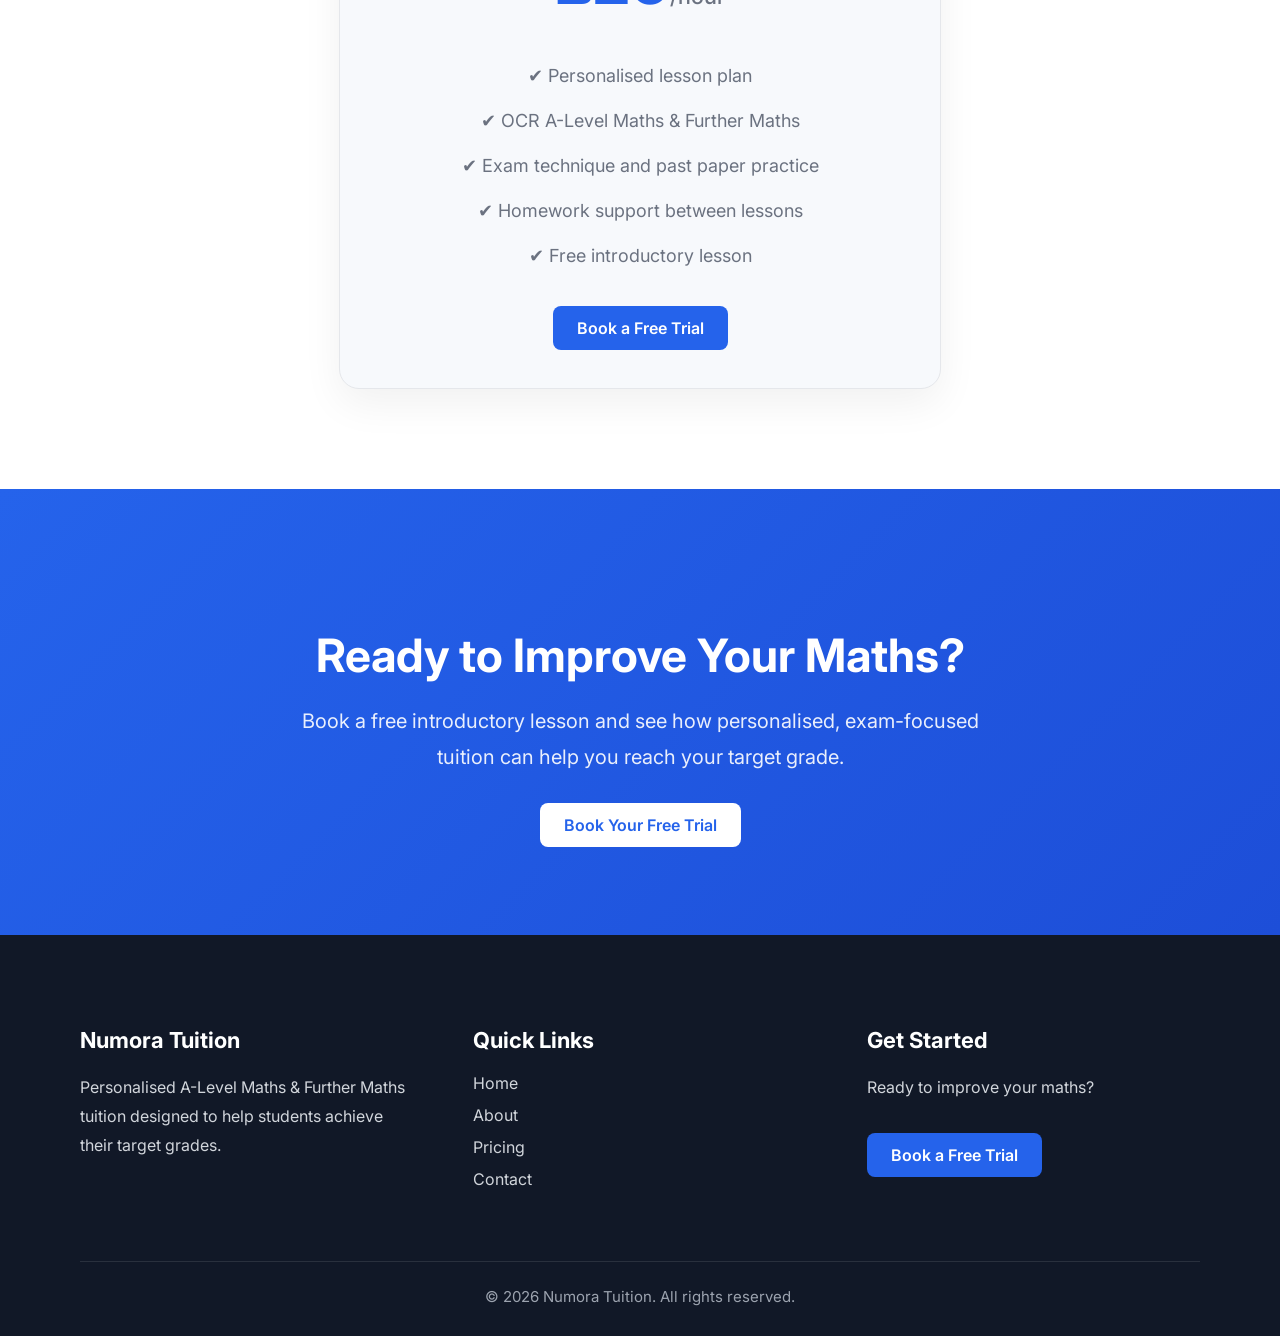
==== commit 47dcec65: "Final website updates" ====
--- a/index.html
+++ b/index.html
@@ -199,7 +199,7 @@
 
             <h4>Oliver, Year 13</h4>
             <span>★★★★★</span>
-        </div>
+        </div><section id="pricing" class="pricing"></section>
 
         <div class="testimonial-card">
             <p class="quote">
@@ -218,8 +218,8 @@
     <h2>Tuition Pricing</h2>
 
     <p class="pricing-subtitle">
-        Transparent pricing with no hidden fees.
-    </p>
+    Transparent, competitive pricing with no hidden fees.
+</p>
 
     <div class="pricing-card">
 
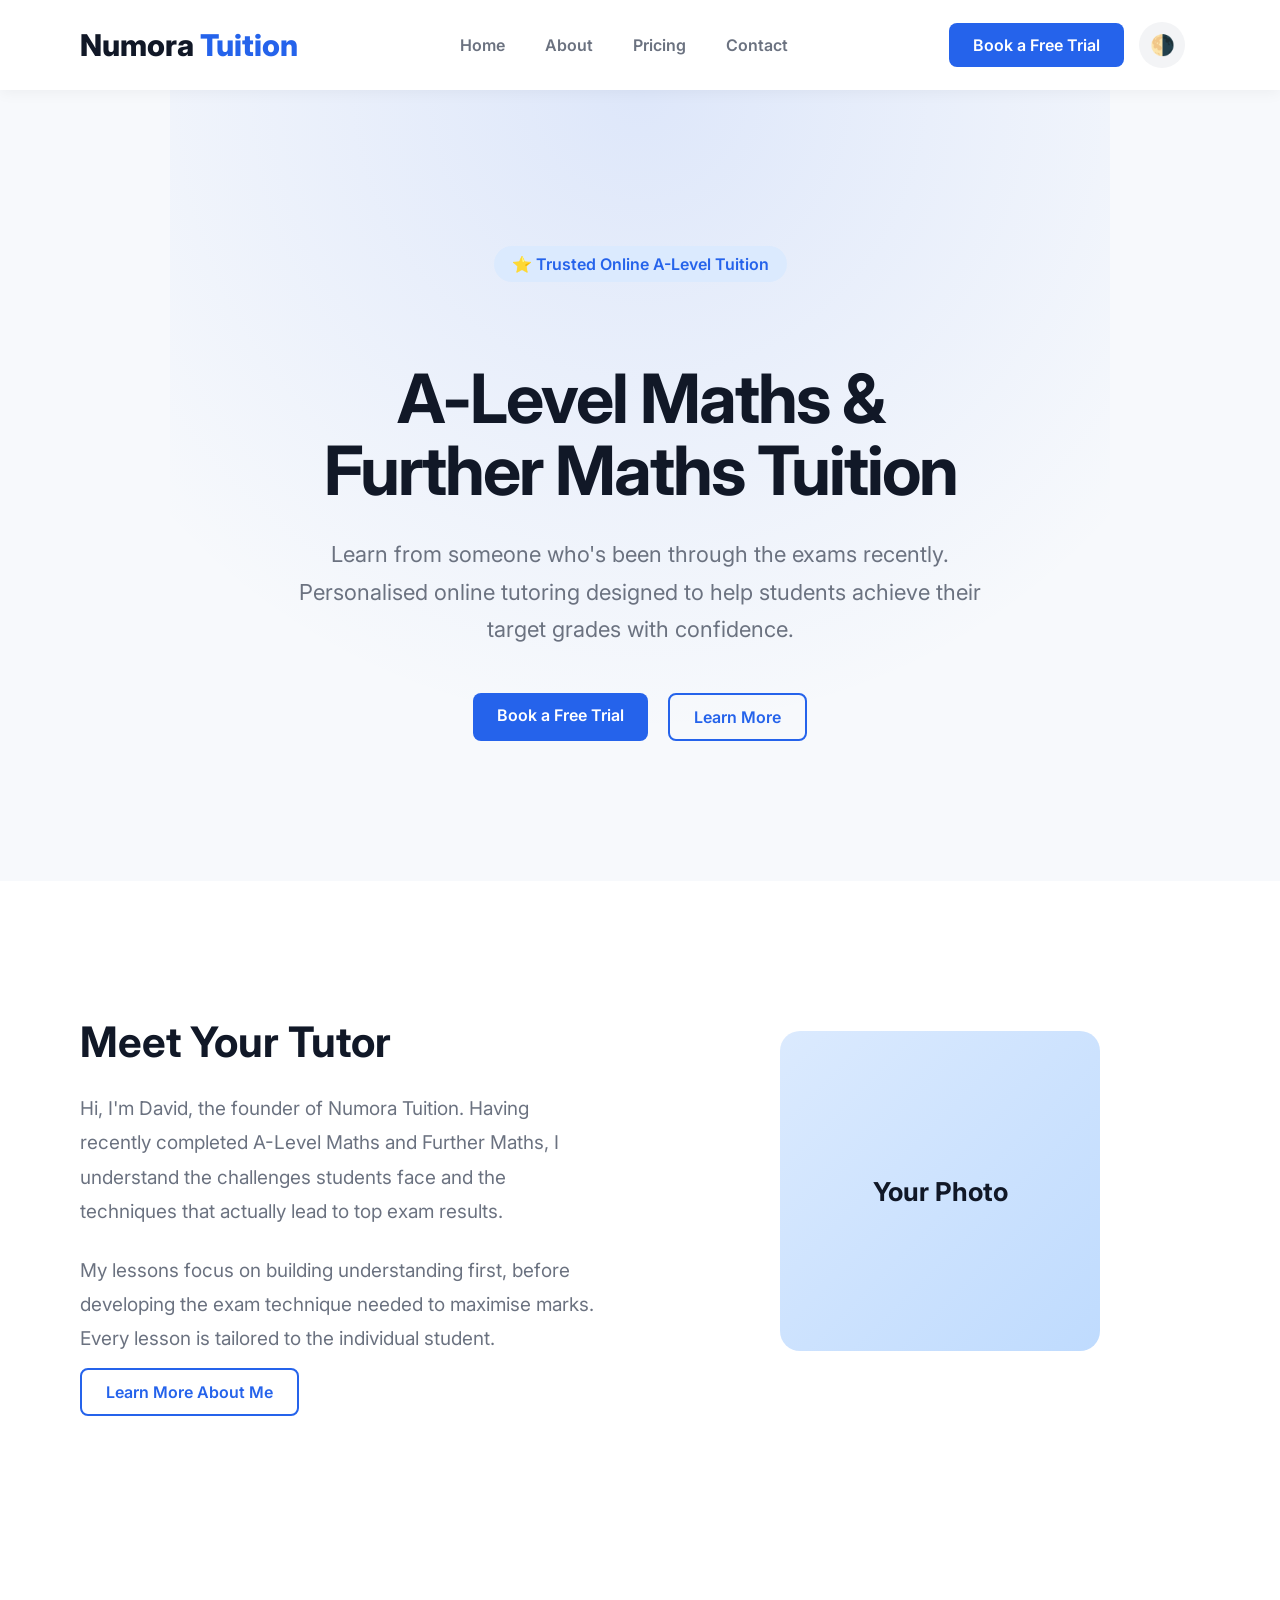
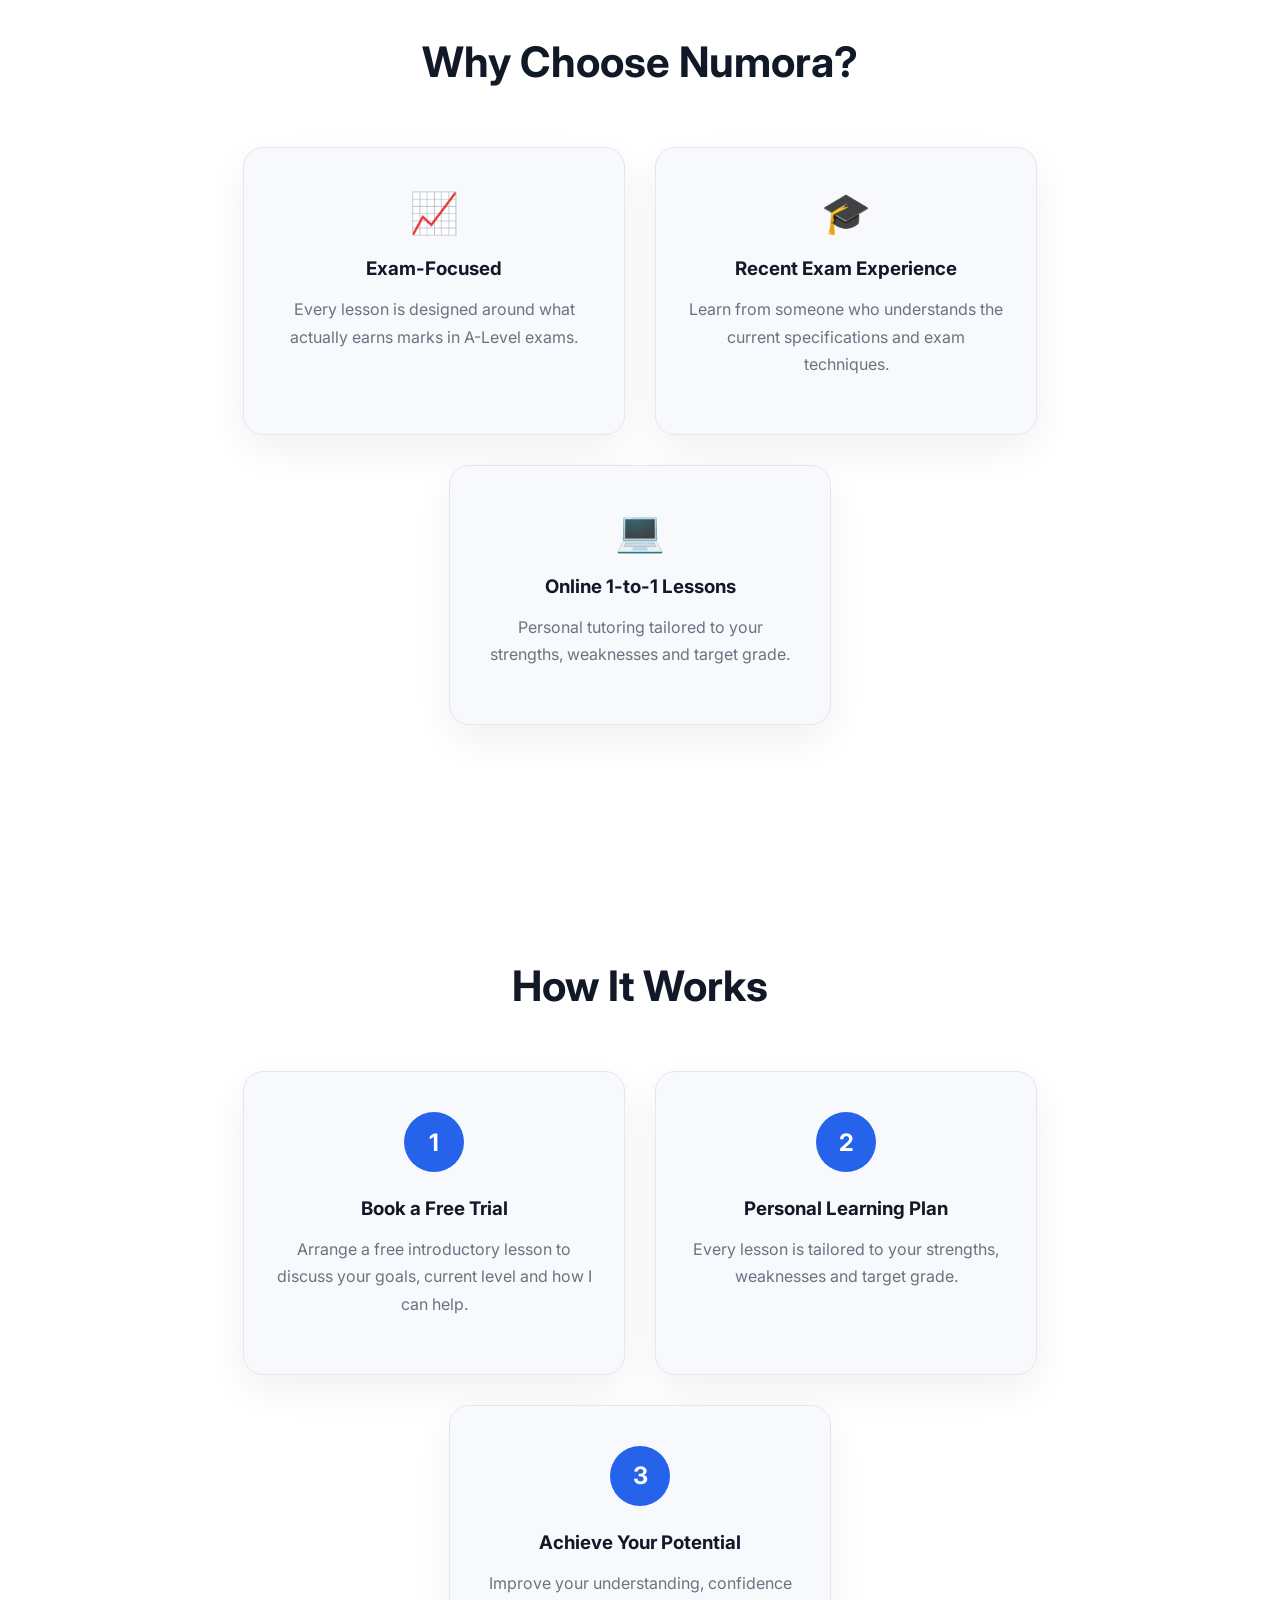
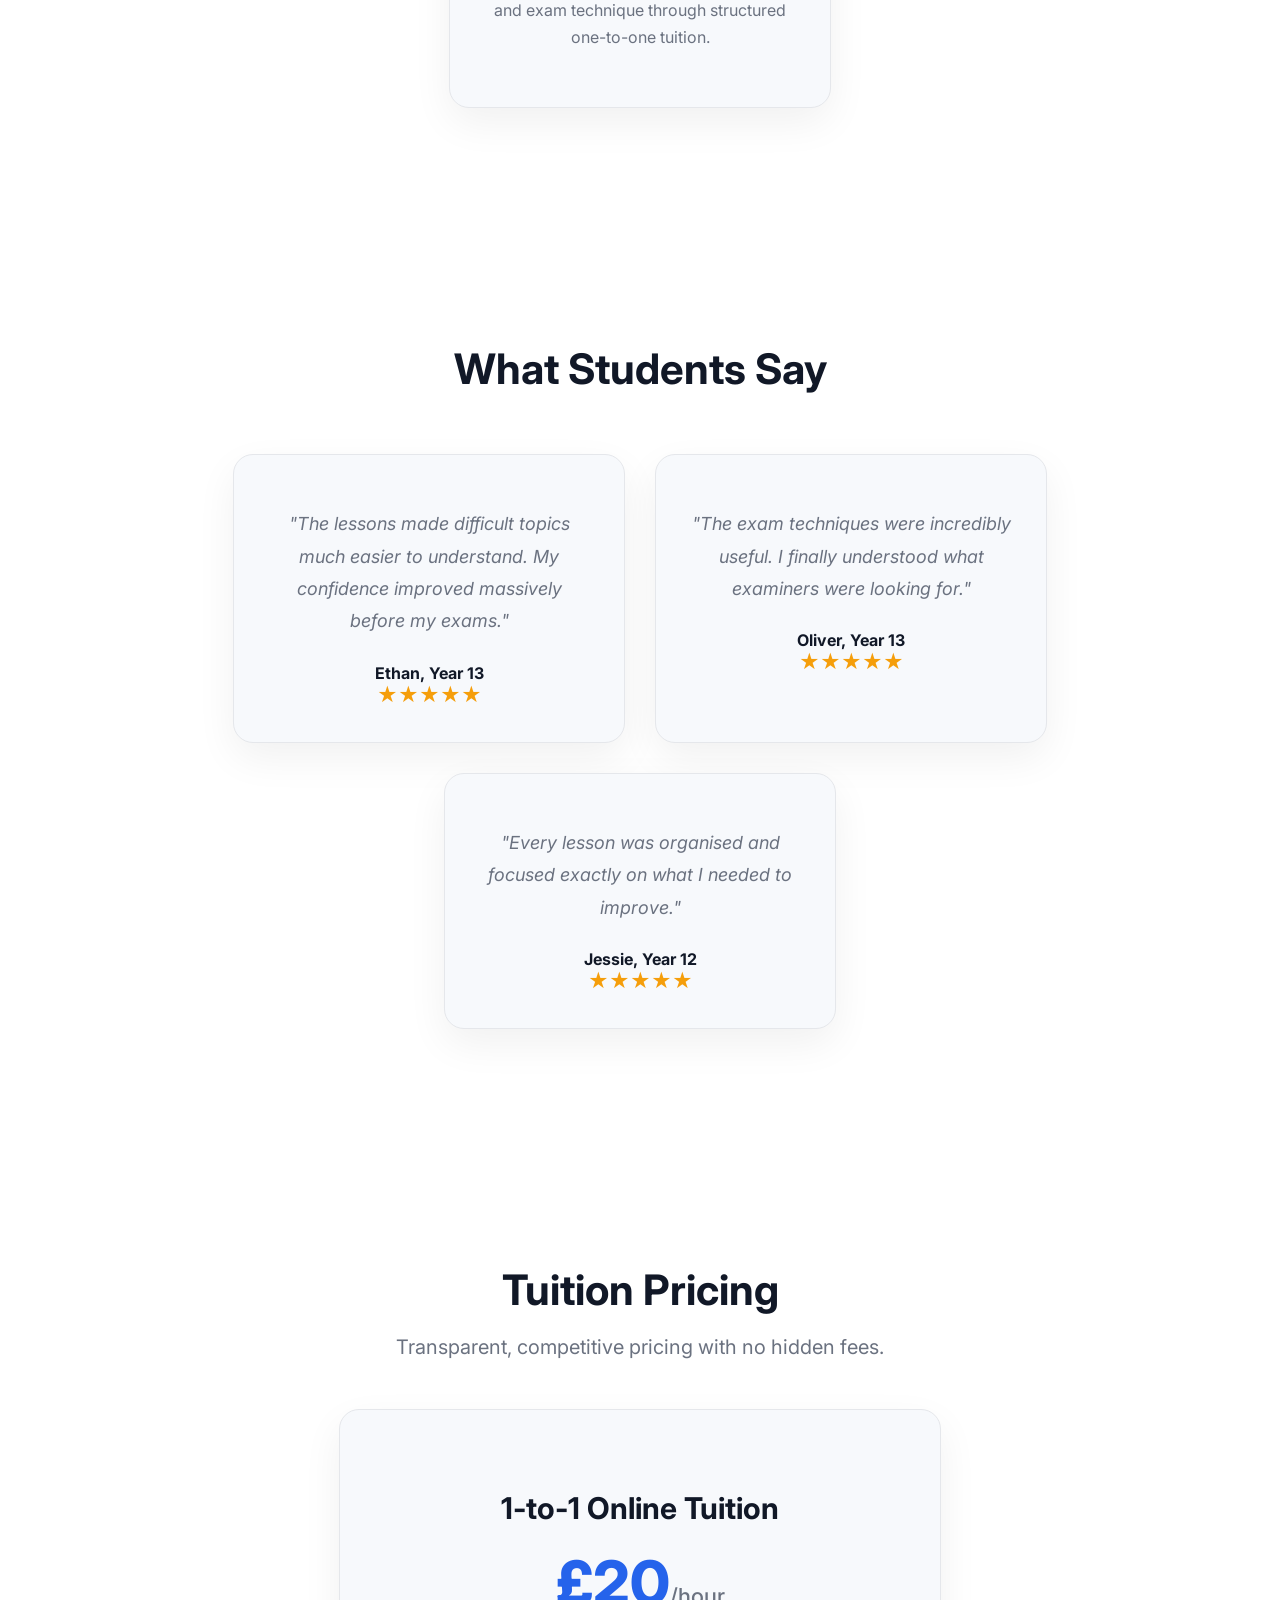
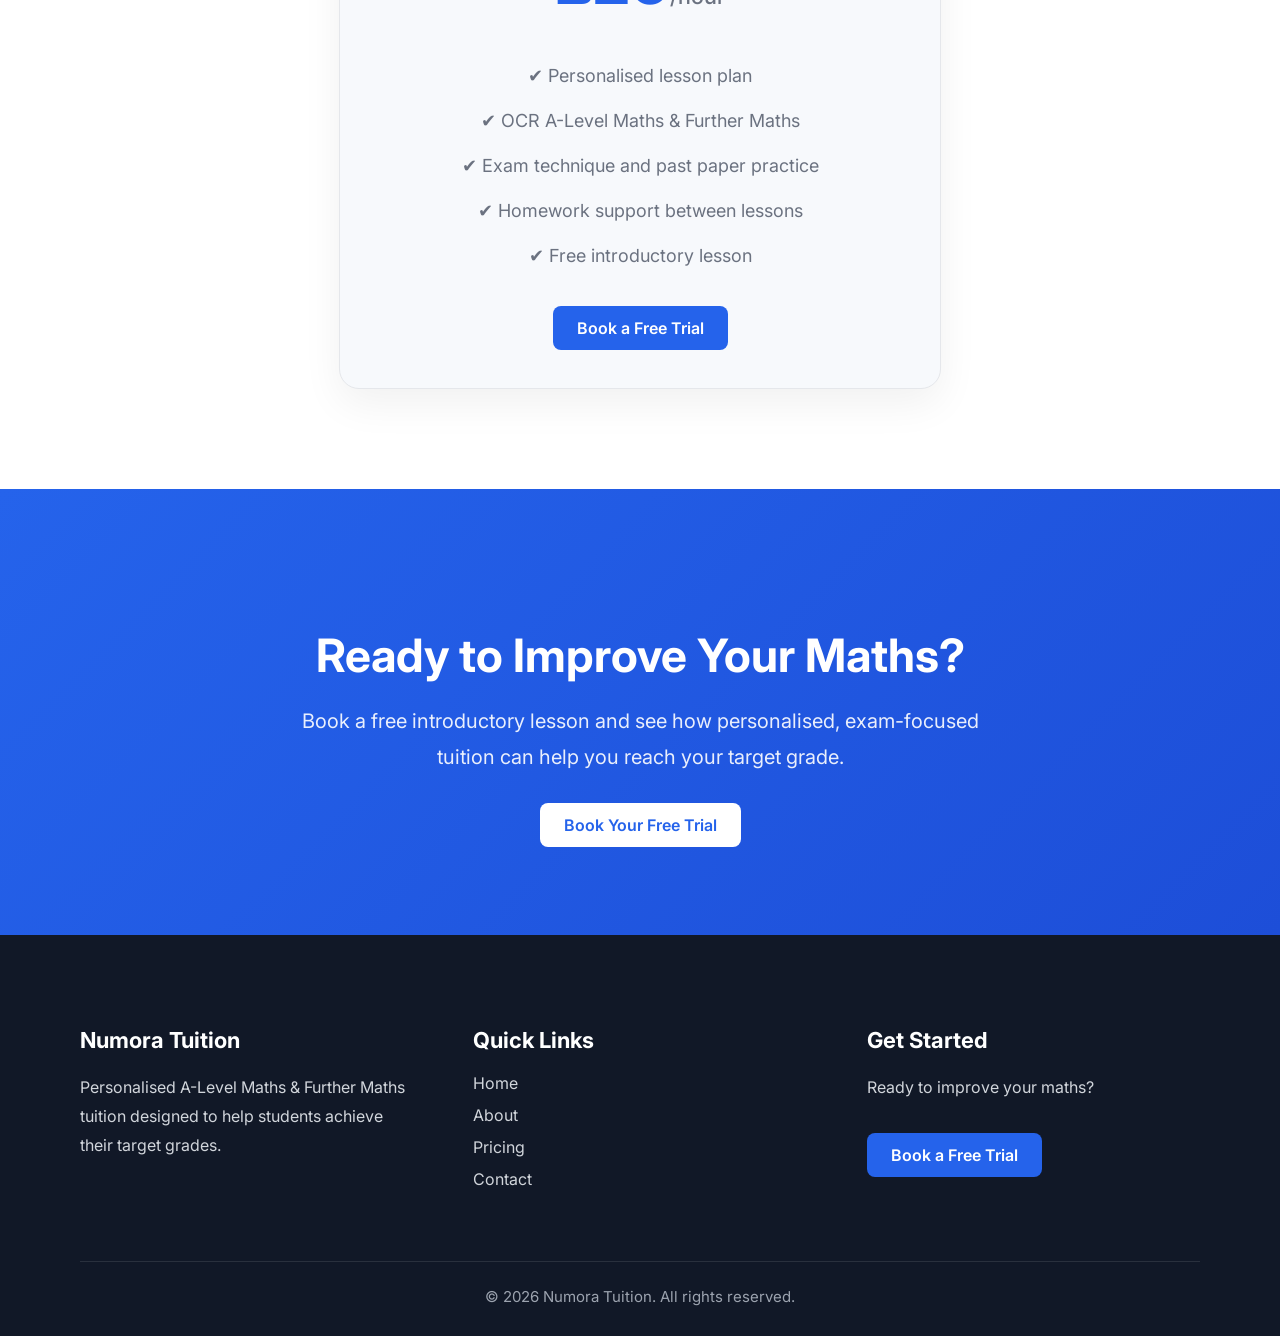
==== commit 101a84bc: "Save latest changes" ====
--- a/index.html
+++ b/index.html
@@ -22,7 +22,7 @@
     </div>
 
     <ul class="nav-links">
-        <li><a>Home</a></li>
+        <li><a href="index.html">Home</a></li>
 <li><a href="about.html">About</a></li>
 <li><a href="#pricing">Pricing</a></li>
 <li><a href="contact.html">Contact</a></li>
@@ -199,7 +199,7 @@
 
             <h4>Oliver, Year 13</h4>
             <span>★★★★★</span>
-        </div><section id="pricing" class="pricing"></section>
+        </div>
 
         <div class="testimonial-card">
             <p class="quote">
@@ -275,7 +275,7 @@
 
             <h3>Quick Links</h3>
 
-            <a href="about.html">Home</a>
+            <a href="index.html">Home</a>
 <a href="about.html">About</a>
 <a href="#pricing">Pricing</a>
 <a href="contact.html">Contact</a>
